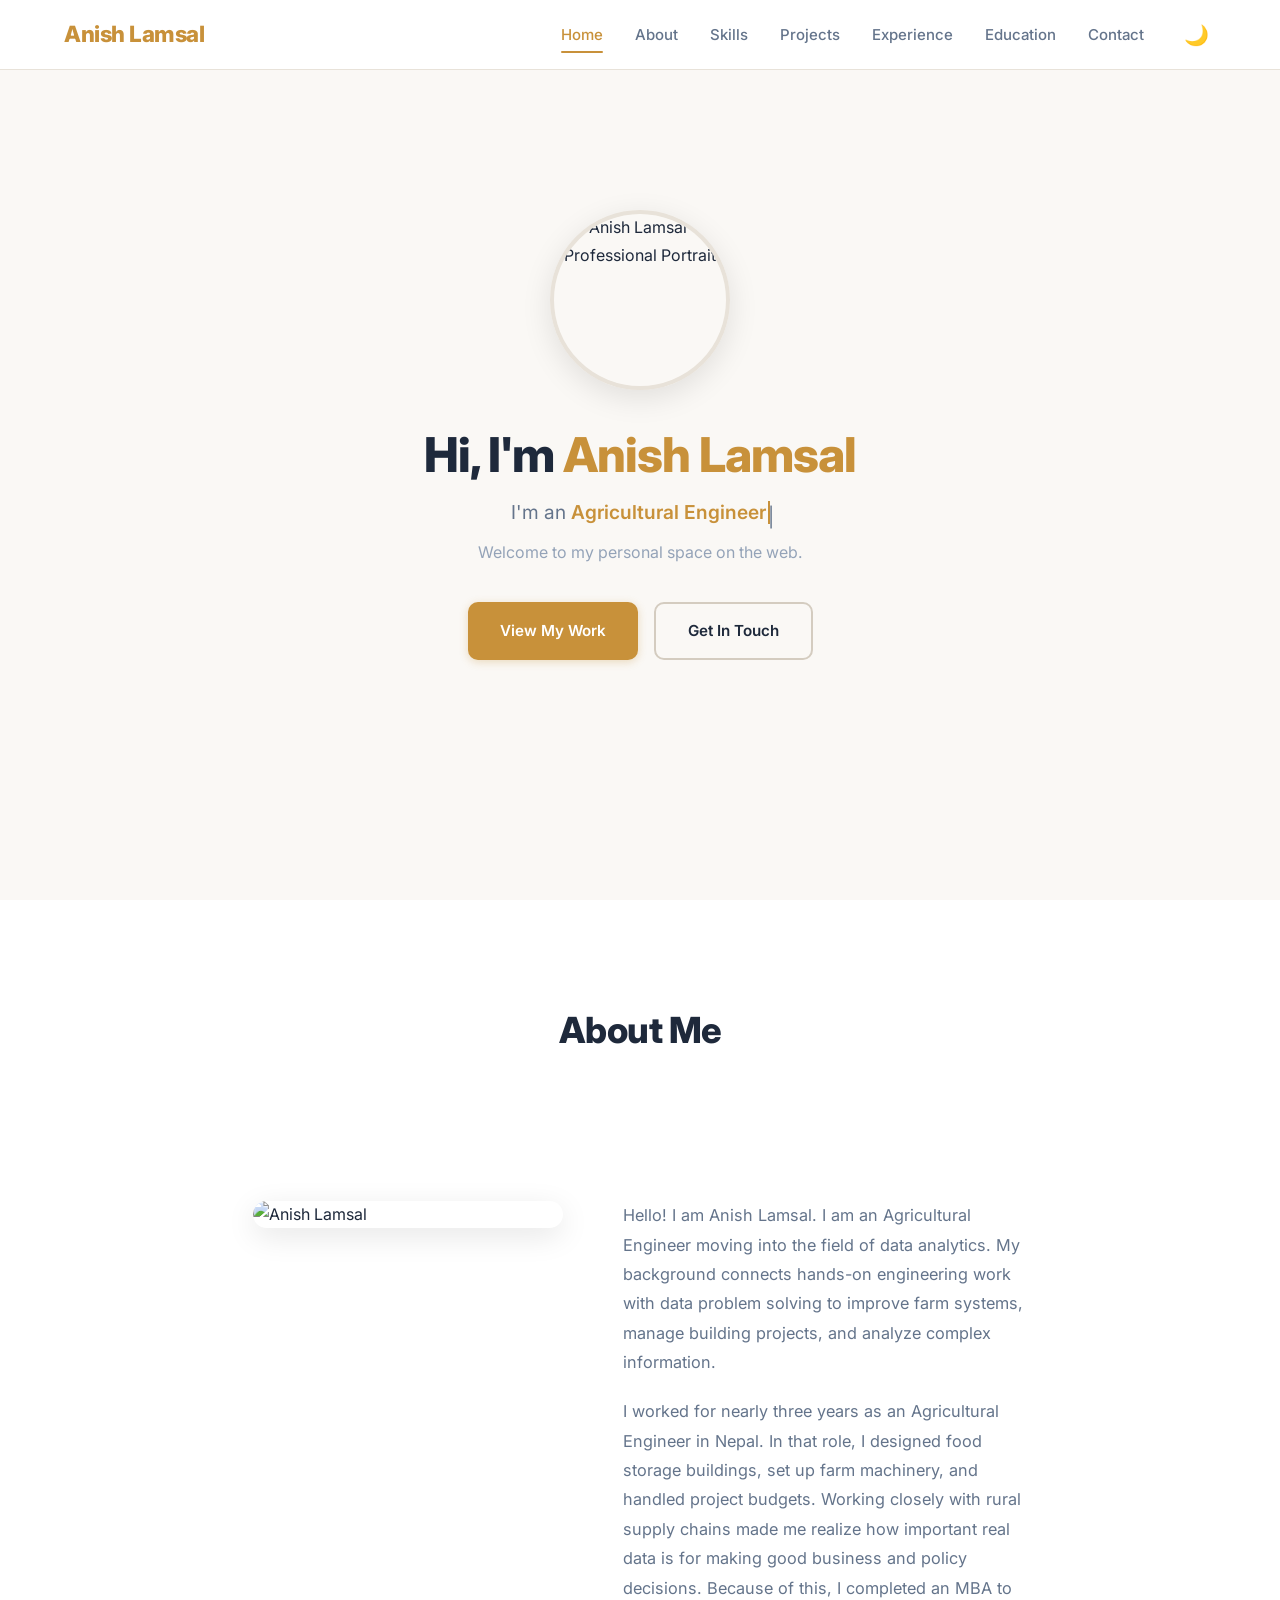
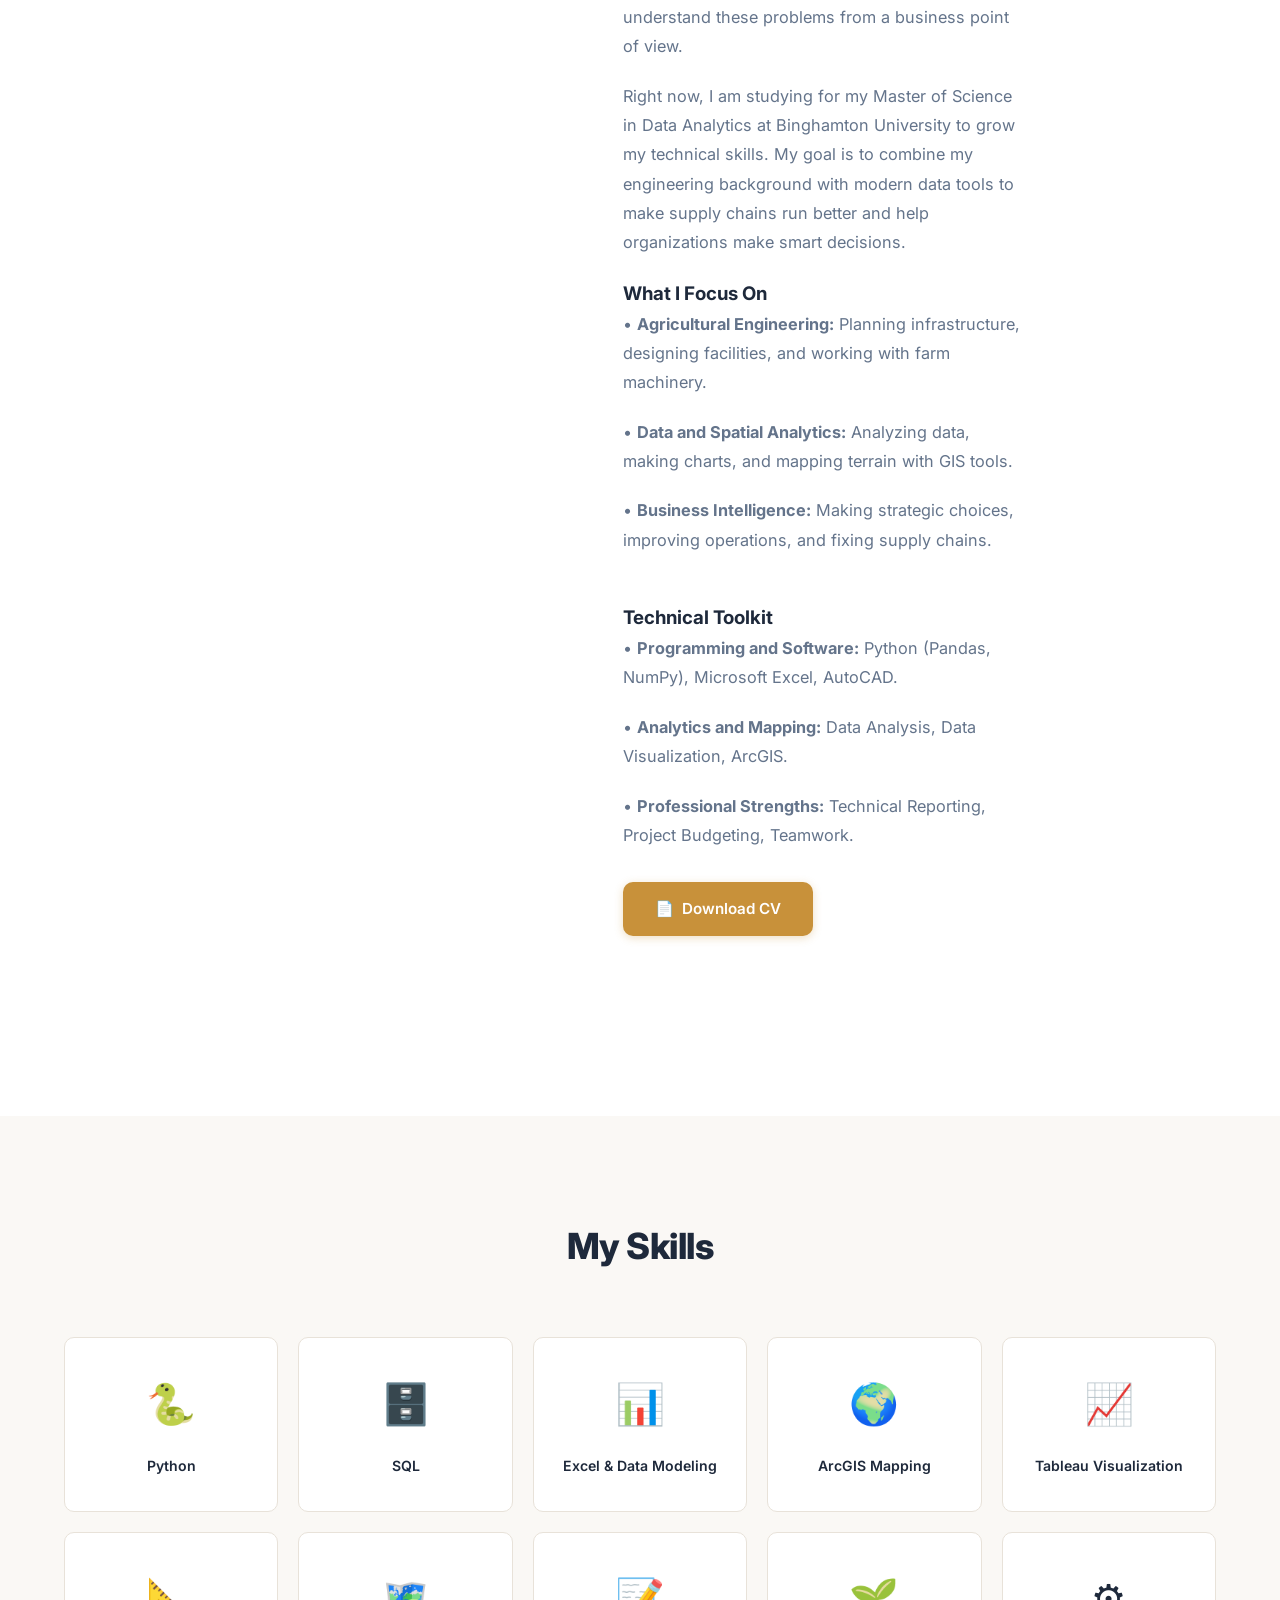
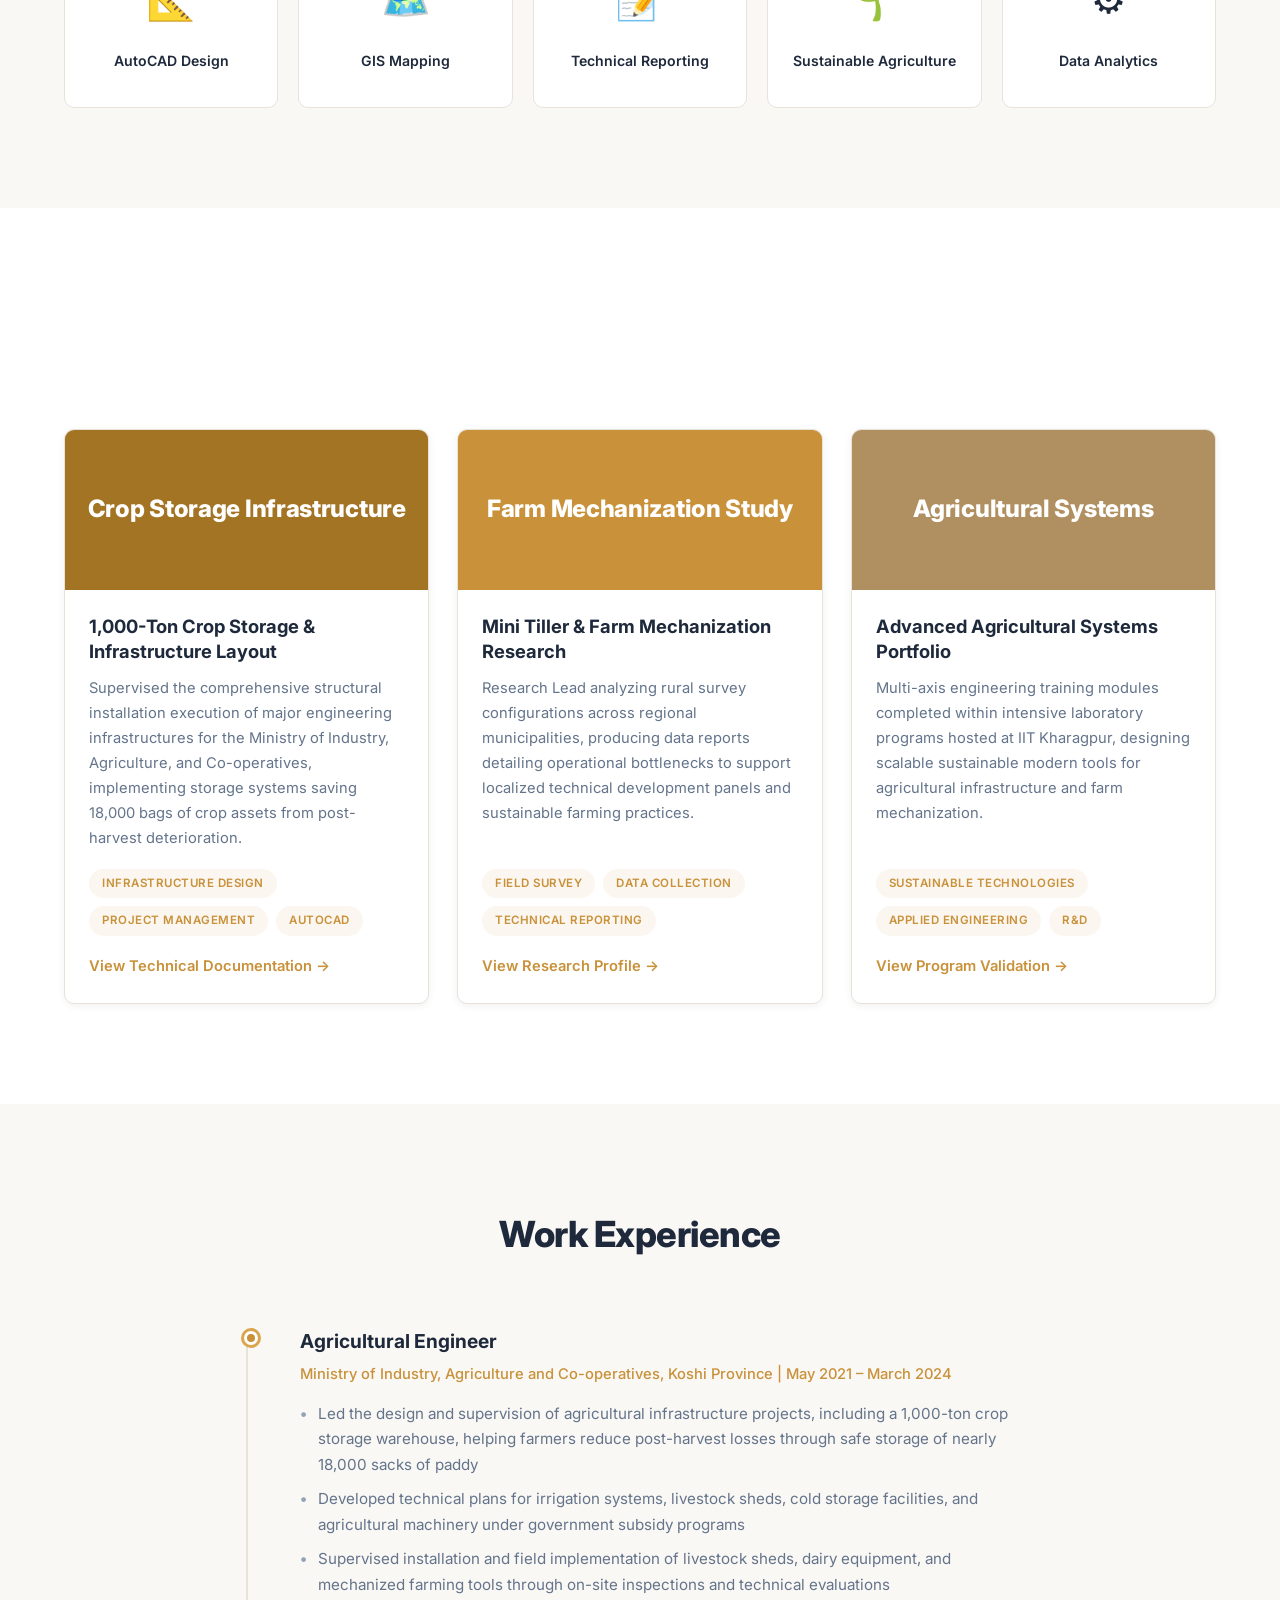
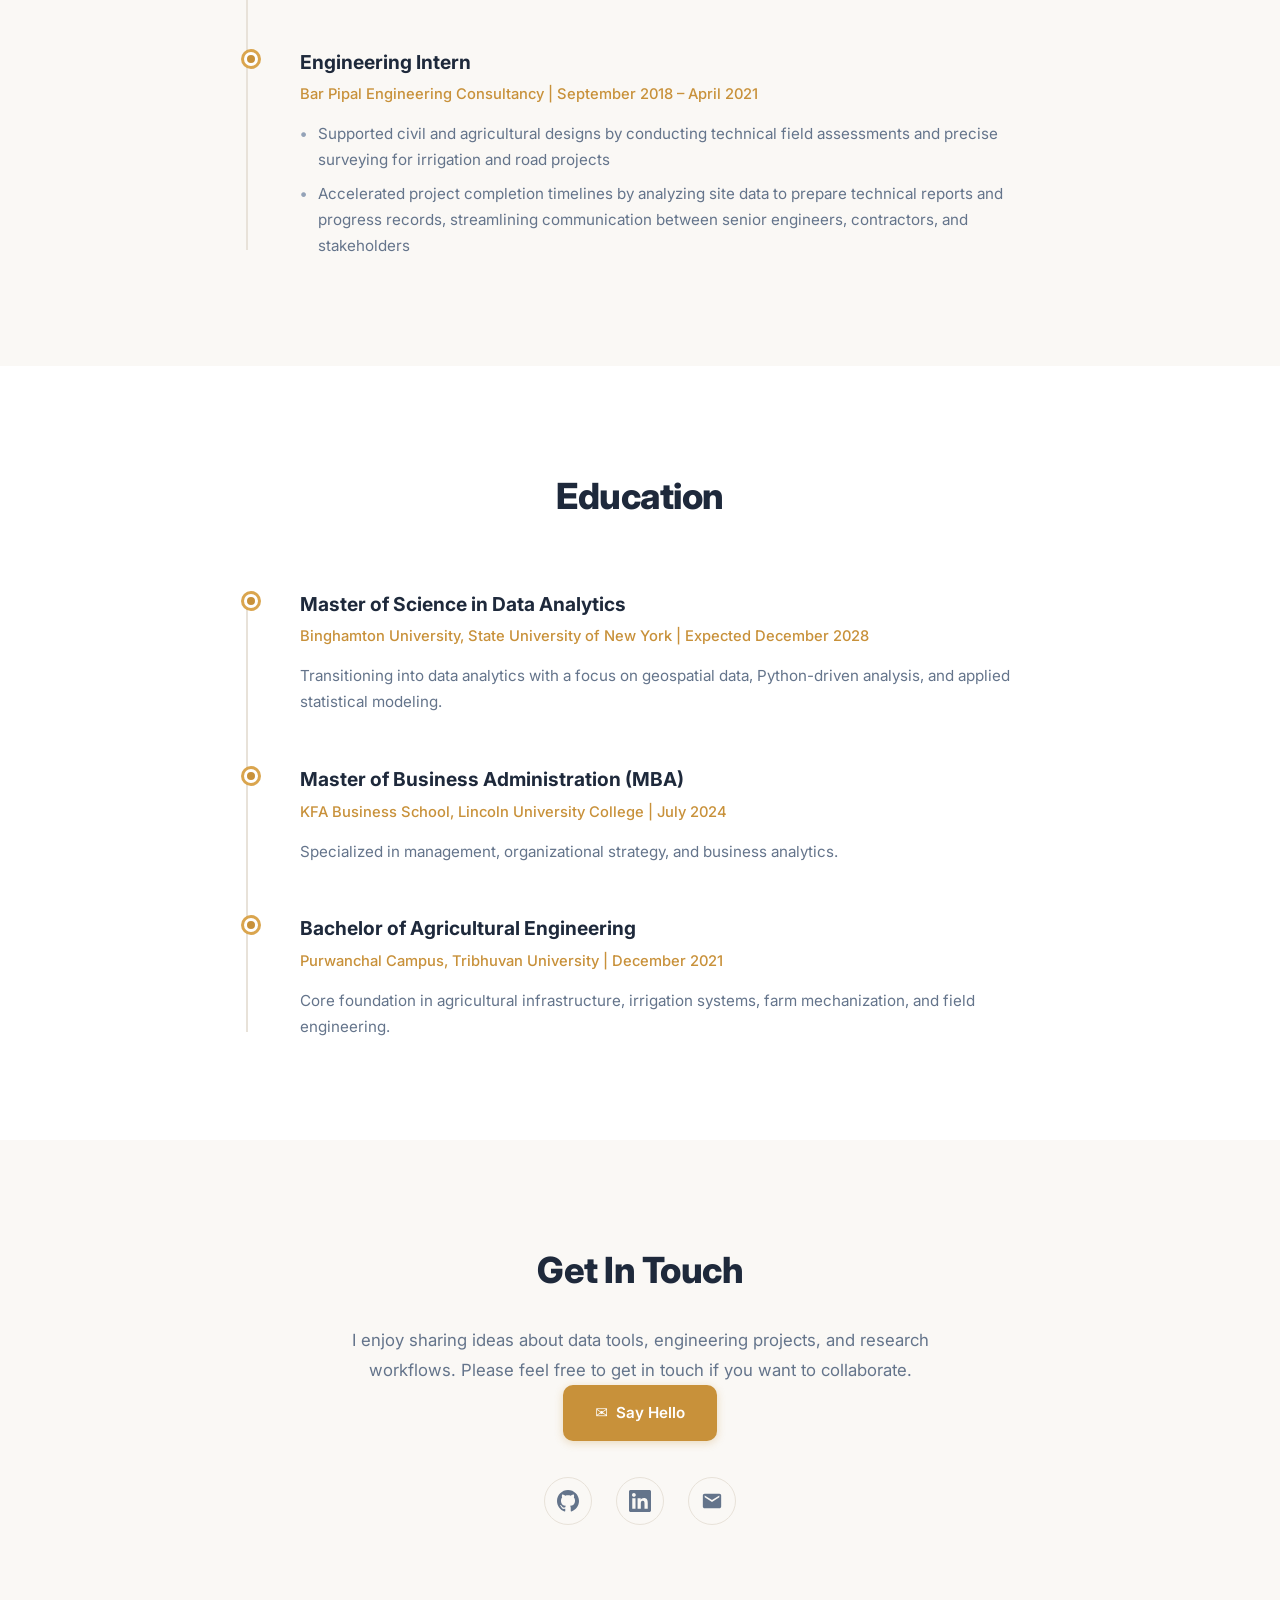
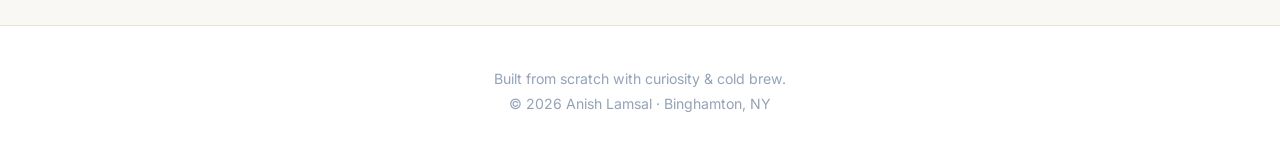
==== index.html @ 7a0b08bf "edit" ====
<!DOCTYPE html>
<html lang="en" data-theme="light">
<head>
  <!-- Primary Meta Tags -->
<title>Anish Lamsal | Data Analyst & GIS Enthusiast</title>
<meta name="description" content="Professional portfolio of Anish Lamsal, Data Analyst and GIS Enthusiast. Exploring data science, Python analytics, and geospatial modeling." />

<!-- Open Graph (For clean previews when sharing links) -->
<meta property="og:type" content="website" />
<meta property="og:url" content="https://anishlamsal.com.np/" />
<meta property="og:title" content="Anish Lamsal | Data Analyst & GIS Enthusiast" />
<meta property="og:description" content="Explore portfolio projects across data analytics, Python scripting, and geospatial applications." />
<meta property="og:image" content="https://anishlamsal.com.np/preview.png" />
<meta name="robots" content="index, follow" />
<link rel="canonical" href="https://anishlamsal.com.np/" />

<!-- Structured Data (JSON-LD) for Google Analytics Rich Snippets -->
<script type="application/ld+json">
{
  "@context": "https://schema.org",
  "@type": "Person",
  "name": "Anish Lamsal",
  "url": "https://anishlamsal.com.np",
  "jobTitle": "Data Analyst",
  "knowsAbout": ["Data Analytics", "Python", "GIS", "Geospatial Data", "Pandas", "NumPy"],
  "sameAs": [
    "https://github.com/your-github-anishlamsal26",
    "https://linkedin.com/in/your-anishlamsal"
  ]
}
</script>
  <meta charset="UTF-8">
  <meta name="viewport" content="width=device-width, initial-scale=1.0">
  <title>Anish Lamsal — Agricultural Engineer & Future Data Analyst</title>
  <meta name="description" content="Portfolio of Anish Lamsal — Agricultural Engineer transitioning into Data Analytics. M.S. Data Analytics candidate at Binghamton University">
  <meta name="keywords" content="Anish Lamsal, Agricultural Engineer, Data Analytics, Portfolio, Binghamton University, GIS, Python">
  <meta name="author" content="Anish Lamsal">

  <!-- Favicon (amber circle) -->
  <link rel="icon" href="data:image/svg+xml,<svg xmlns='http://www.w3.org/2000/svg' viewBox='0 0 100 100'><text y='.9em' font-size='90'>🌾</text></svg>">

  <!-- Stylesheet -->
  <link rel="stylesheet" href="styles.css">
</head>
<body>

  <!-- ========== NAVIGATION ========== -->
  <nav class="navbar" id="navbar">
    <div class="container">
      <a href="#home" class="nav-brand">Anish Lamsal</a>

      <div class="nav-links" id="navLinks">
        <a href="#home" class="active">Home</a>
        <a href="#about">About</a>
        <a href="#skills">Skills</a>
        <a href="#projects">Projects</a>
        <a href="#experience">Experience</a>
        <a href="#education">Education</a>
        <a href="#contact">Contact</a>
        <button class="theme-toggle" id="themeToggle" aria-label="Toggle dark mode">
          <span id="themeIcon">☀️</span>
        </button>
      </div>

      <button class="mobile-toggle" id="mobileToggle" aria-label="Toggle navigation menu">
        <span></span>
        <span></span>
        <span></span>
      </button>
    </div>
  </nav>

  <!-- Mobile overlay -->
  <div class="nav-overlay" id="navOverlay"></div>

  <!-- ========== HERO SECTION ========== -->
  <section class="hero section" id="home">
    <div class="hero-content">
      <img
        src="assets/profile.jpeg"
        alt="Anish Lamsal — Professional Portrait"
        class="hero-avatar"
        loading ="lazy"
      >
      <h1 class="hero-greeting">
        Hi, I'm <span class="highlight">Anish Lamsal</span>
      </h1>
      <p class="hero-subtitle">
        I'm <span id="typewriterArticle">an</span> <span class="typewriter-text" id="typewriter"></span><span class="typewriter-cursor">|</span>
      </p>
      <p class="hero-tagline">Welcome to my personal space on the web.</p>
      <div class="hero-ctas">
        <a href="#projects" class="btn btn-primary">View My Work</a>
        <a href="#contact" class="btn btn-secondary">Get In Touch</a>
      </div>
    </div>
  </section>

  <!-- ========== ABOUT SECTION ========== -->
  <section class="section" id="about">
    <div class="container">
      <h2 class="section-title fade-in">About Me</h2>
      <div class="about-grid fade-in" style="display: flex; align-items: center;">
        <div class="about-grid fade-in">
    <div class="about-image">
        <img src="assets/profile1.jpeg" alt="Anish Lamsal" loading="lazy">
    </div>
        <div class="about-text">
         <p>Hello! I am Anish Lamsal. I am an Agricultural Engineer moving into the field of data analytics. My background connects hands-on engineering work with data problem solving to improve farm systems, manage building projects, and analyze complex information.</p>

<p>I worked for nearly three years as an Agricultural Engineer in Nepal. In that role, I designed food storage buildings, set up farm machinery, and handled project budgets. Working closely with rural supply chains made me realize how important real data is for making good business and policy decisions. Because of this, I completed an MBA to understand these problems from a business point of view.</p>

<p>Right now, I am studying for my Master of Science in Data Analytics at Binghamton University to grow my technical skills. My goal is to combine my engineering background with modern data tools to make supply chains run better and help organizations make smart decisions.</p>

<h3>What I Focus On</h3>
<p>• <strong>Agricultural Engineering:</strong> Planning infrastructure, designing facilities, and working with farm machinery.</p>
<p>• <strong>Data and Spatial Analytics:</strong> Analyzing data, making charts, and mapping terrain with GIS tools.</p>
<p>• <strong>Business Intelligence:</strong> Making strategic choices, improving operations, and fixing supply chains.</p>

<br>

<h3>Technical Toolkit</h3>
<p>• <strong>Programming and Software:</strong> Python (Pandas, NumPy), Microsoft Excel, AutoCAD.</p>
<p>• <strong>Analytics and Mapping:</strong> Data Analysis, Data Visualization, ArcGIS.</p>
<p>• <strong>Professional Strengths:</strong> Technical Reporting, Project Budgeting, Teamwork.</p>
          <a href="assets/Anish_Lamsal_Resume.pdf" class="btn btn-primary" download>
            <span>📄</span> Download CV
          </a>
        </div>
      </div>
    </div>
  </section>

  <!-- ========== SKILLS SECTION ========== -->
  <section class="section section-alt" id="skills">
    <div class="container">
      <h2 class="section-title fade-in">My Skills</h2>
      <div class="skills-grid fade-in-children">

        <div class="skill-card">
          <span class="skill-icon">🐍</span>
          <span class="skill-name">Python</span>
        </div>

        <div class="skill-card">
          <span class="skill-icon">🗄️</span>
          <span class="skill-name">SQL</span>
        </div>

        <div class="skill-card">
          <span class="skill-icon">📊</span>
          <span class="skill-name">Excel & Data Modeling</span>
        </div>

        <div class="skill-card">
          <span class="skill-icon">🌍</span>
          <span class="skill-name">ArcGIS Mapping</span>
        </div>

        <div class="skill-card">
          <span class="skill-icon">📈</span>
          <span class="skill-name">Tableau Visualization</span>
        </div>

        <div class="skill-card">
          <span class="skill-icon">📐</span>
          <span class="skill-name">AutoCAD Design</span>
        </div>

        <div class="skill-card">
          <span class="skill-icon">🗺️</span>
          <span class="skill-name">GIS Mapping</span>
        </div>

        <div class="skill-card">
          <span class="skill-icon">📝</span>
          <span class="skill-name">Technical Reporting</span>
        </div>

        <div class="skill-card">
          <span class="skill-icon">🌱</span>
          <span class="skill-name">Sustainable Agriculture</span>
        </div>

        <div class="skill-card">
          <span class="skill-icon">⚙️</span>
          <span class="skill-name">Data Analytics</span>
        </div>

      </div>
    </div>
  </section>

  <!-- ========== PROJECTS SECTION ========== -->
  <section class="section" id="projects">
    <div class="container">
      <h2 class="section-title fade-in">My Projects</h2>
      <div class="projects-grid fade-in-children">

        <!-- Project 1 -->
        <div class="project-card">
          <div class="project-banner project-banner-1">
            Crop Storage Infrastructure
          </div>
          <div class="project-body">
            <h3 class="project-title">1,000-Ton Crop Storage & Infrastructure Layout</h3>
            <p class="project-desc">
              Supervised the comprehensive structural installation execution of major engineering infrastructures for the Ministry of Industry, Agriculture, and Co-operatives, implementing storage systems saving 18,000 bags of crop assets from post-harvest deterioration.
            </p>
            <div class="project-tags">
              <span class="tag">Infrastructure Design</span>
              <span class="tag">Project Management</span>
              <span class="tag">AutoCAD</span>
            </div>
            <a href="#contact" class="project-link">View Technical Documentation →</a>
          </div>
        </div>

        <!-- Project 2 -->
        <div class="project-card">
          <div class="project-banner project-banner-2">
            Farm Mechanization Study
          </div>
          <div class="project-body">
            <h3 class="project-title">Mini Tiller & Farm Mechanization Research</h3>
            <p class="project-desc">
              Research Lead analyzing rural survey configurations across regional municipalities, producing data reports detailing operational bottlenecks to support localized technical development panels and sustainable farming practices.
            </p>
            <div class="project-tags">
              <span class="tag">Field Survey</span>
              <span class="tag">Data Collection</span>
              <span class="tag">Technical Reporting</span>
            </div>
            <a href="#contact" class="project-link">View Research Profile →</a>
          </div>
        </div>

        <!-- Project 3 -->
        <div class="project-card">
          <div class="project-banner project-banner-3">
            Agricultural Systems
          </div>
          <div class="project-body">
            <h3 class="project-title">Advanced Agricultural Systems Portfolio</h3>
            <p class="project-desc">
              Multi-axis engineering training modules completed within intensive laboratory programs hosted at IIT Kharagpur, designing scalable sustainable modern tools for agricultural infrastructure and farm mechanization.
            </p>
            <div class="project-tags">
              <span class="tag">Sustainable Technologies</span>
              <span class="tag">Applied Engineering</span>
              <span class="tag">R&D</span>
            </div>
            <a href="#contact" class="project-link">View Program Validation →</a>
          </div>
        </div>

      </div>
    </div>
  </section>

  <!-- ========== EXPERIENCE SECTION ========== -->
  <section class="section section-alt" id="experience">
    <div class="container">
      <h2 class="section-title fade-in">Work Experience</h2>
      <div class="timeline fade-in">

        <!-- Experience 1 -->
        <div class="timeline-item">
          <div class="timeline-dot"></div>
          <h3 class="timeline-role">Agricultural Engineer</h3>
          <p class="timeline-meta">Ministry of Industry, Agriculture and Co-operatives, Koshi Province | May 2021 – March 2024</p>
          <ul class="timeline-details">
            <li>Led the design and supervision of agricultural infrastructure projects, including a 1,000-ton crop storage warehouse, helping farmers reduce post-harvest losses through safe storage of nearly 18,000 sacks of paddy</li>
            <li>Developed technical plans for irrigation systems, livestock sheds, cold storage facilities, and agricultural machinery under government subsidy programs</li>
            <li>Supervised installation and field implementation of livestock sheds, dairy equipment, and mechanized farming tools through on-site inspections and technical evaluations</li>
          </ul>
        </div>

        <!-- Experience 2 -->
        <div class="timeline-item">
          <div class="timeline-dot"></div>
          <h3 class="timeline-role">Engineering Intern</h3>
          <p class="timeline-meta">Bar Pipal Engineering Consultancy | September 2018 – April 2021</p>
          <ul class="timeline-details">
            <li>Supported civil and agricultural designs by conducting technical field assessments and precise surveying for irrigation and road projects</li>
            <li>Accelerated project completion timelines by analyzing site data to prepare technical reports and progress records, streamlining communication between senior engineers, contractors, and stakeholders</li>
          </ul>
        </div>

      </div>
    </div>
  </section>

  <!-- ========== EDUCATION SECTION ========== -->
  <section class="section" id="education">
    <div class="container">
      <h2 class="section-title fade-in">Education</h2>
      <div class="timeline fade-in">

        <!-- Education 1 -->
        <div class="timeline-item">
          <div class="timeline-dot"></div>
          <h3 class="timeline-role">Master of Science in Data Analytics</h3>
          <p class="timeline-meta">Binghamton University, State University of New York | Expected December 2028</p>
          <p class="timeline-note">Transitioning into data analytics with a focus on geospatial data, Python-driven analysis, and applied statistical modeling.</p>
        </div>

        <!-- Education 2 -->
        <div class="timeline-item">
          <div class="timeline-dot"></div>
          <h3 class="timeline-role">Master of Business Administration (MBA)</h3>
          <p class="timeline-meta">KFA Business School, Lincoln University College | July 2024</p>
          <p class="timeline-note">Specialized in management, organizational strategy, and business analytics.</p>
        </div>

        <!-- Education 3 -->
        <div class="timeline-item">
          <div class="timeline-dot"></div>
          <h3 class="timeline-role">Bachelor of Agricultural Engineering</h3>
          <p class="timeline-meta">Purwanchal Campus, Tribhuvan University | December 2021</p>
          <p class="timeline-note">Core foundation in agricultural infrastructure, irrigation systems, farm mechanization, and field engineering.</p>
        </div>

      </div>
    </div>
  </section>

  <!-- ========== CONTACT SECTION ========== -->
  <section class="section section-alt" id="contact">
    <div class="container">
      <div class="contact-content fade-in">
        <h2 class="section-title">Get In Touch</h2>
        <p class="contact-text">
          I enjoy sharing ideas about data tools, engineering projects, and research workflows. Please feel free to get in touch if you want to collaborate.
        <a href="mailto:alamsal@binghamton.edu" class="btn btn-primary">
          <span>✉️</span> Say Hello
        </a>
        <div class="social-icons">
          <!-- GitHub -->
          <a href="https://github.com/alamsal26" class="social-icon" target="_blank" rel="noopener noreferrer" aria-label="GitHub">
            <svg width="22" height="22" viewBox="0 0 24 24" fill="currentColor">
              <path d="M12 0c-6.626 0-12 5.373-12 12 0 5.302 3.438 9.8 8.207 11.387.599.111.793-.261.793-.577v-2.234c-3.338.726-4.033-1.416-4.033-1.416-.546-1.387-1.333-1.756-1.333-1.756-1.089-.745.083-.729.083-.729 1.205.084 1.839 1.237 1.839 1.237 1.07 1.834 2.807 1.304 3.492.997.107-.775.418-1.305.762-1.604-2.665-.305-5.467-1.334-5.467-5.931 0-1.311.469-2.381 1.236-3.221-.124-.303-.535-1.524.117-3.176 0 0 1.008-.322 3.301 1.23.957-.266 1.983-.399 3.003-.404 1.02.005 2.047.138 3.006.404 2.291-1.552 3.297-1.23 3.297-1.23.653 1.653.242 2.874.118 3.176.77.84 1.235 1.911 1.235 3.221 0 4.609-2.807 5.624-5.479 5.921.43.372.823 1.102.823 2.222v3.293c0 .319.192.694.801.576 4.765-1.589 8.199-6.086 8.199-11.386 0-6.627-5.373-12-12-12z"/>
            </svg>
          </a>
          <!-- LinkedIn -->
          <a href="https://linkedin.com/in/anishlamsal" class="social-icon" target="_blank" rel="noopener noreferrer" aria-label="LinkedIn">
            <svg width="22" height="22" viewBox="0 0 24 24" fill="currentColor">
              <path d="M20.447 20.452h-3.554v-5.569c0-1.328-.027-3.037-1.852-3.037-1.853 0-2.136 1.445-2.136 2.939v5.667H9.351V9h3.414v1.561h.046c.477-.9 1.637-1.85 3.37-1.85 3.601 0 4.267 2.37 4.267 5.455v6.286zM5.337 7.433c-1.144 0-2.063-.926-2.063-2.065 0-1.138.92-2.063 2.063-2.063 1.14 0 2.064.925 2.064 2.063 0 1.139-.925 2.065-2.064 2.065zm1.782 13.019H3.555V9h3.564v11.452zM22.225 0H1.771C.792 0 0 .774 0 1.729v20.542C0 23.227.792 24 1.771 24h20.451C23.2 24 24 23.227 24 22.271V1.729C24 .774 23.2 0 22.222 0h.003z"/>
            </svg>
          </a>
          <!-- Email -->
          <a href="mailto:alamsal@binghamton.edu" class="social-icon" aria-label="Email">
            <svg width="22" height="22" viewBox="0 0 24 24" fill="currentColor">
              <path d="M20 4H4c-1.1 0-1.99.9-1.99 2L2 18c0 1.1.9 2 2 2h16c1.1 0 2-.9 2-2V6c0-1.1-.9-2-2-2zm0 4l-8 5-8-5V6l8 5 8-5v2z"/>
            </svg>
          </a>
        </div>
      </div>
    </div>
  </section>

  <!-- ========== FOOTER ========== -->
  <footer class="footer">
    <div class="container">
      <p>Built from scratch with curiosity & cold brew.</p>
      <p>&copy; 2026 Anish Lamsal &middot; Binghamton, NY</p>
    </div>
  </footer>

  <!-- ========== SCROLL TO TOP ========== -->
  <button class="scroll-top" id="scrollTop" aria-label="Scroll to top">↑</button>

  <!-- JavaScript -->
  <script src="script.js"></script>
</body>
</html>
---- styles.css ----
/* ============================================================
   ANISH LAMSAL — PORTFOLIO DESIGN SYSTEM
   Warm Amber/Gold palette · Clean minimal aesthetic
   ============================================================ */

/* --- Google Fonts Import --- */
@import url('https://fonts.googleapis.com/css2?family=Inter:wght@300;400;500;600;700;800;900&display=swap');

/* --- Design Tokens (Light Theme) --- */
:root {
  /* Primary Palette — Warm Amber/Gold */
  --primary: #c8913a;
  --primary-light: #daa54e;
  --primary-dark: #a37424;
  --primary-subtle: #f5ead6;
  --primary-ghost: rgba(200, 145, 58, 0.08);

  /* Deep Accent */
  --accent-deep: #7a5c1f;
  --accent-rich: #5c4316;

  /* Surfaces */
  --bg-primary: #ffffff;
  --bg-secondary: #faf8f5;
  --bg-tertiary: #f3efe8;
  --bg-card: #ffffff;
  --bg-nav: rgba(255, 255, 255, 0.92);

  /* Typography */
  --text-primary: #1e293b;
  --text-secondary: #64748b;
  --text-tertiary: #94a3b8;
  --text-inverse: #ffffff;

  /* Borders & Shadows */
  --border-light: #e8e2d9;
  --border-medium: #d4ccc0;
  --shadow-sm: 0 1px 3px rgba(0, 0, 0, 0.06);
  --shadow-md: 0 4px 12px rgba(0, 0, 0, 0.08);
  --shadow-lg: 0 8px 30px rgba(0, 0, 0, 0.1);
  --shadow-card: 0 2px 8px rgba(0, 0, 0, 0.06);
  --shadow-card-hover: 0 8px 25px rgba(0, 0, 0, 0.12);

  /* Project Card Banners */
  --banner-1: #a37424;
  --banner-2: #c8913a;
  --banner-3: #b09060;

  /* Spacing */
  --section-py: 100px;
  --container-max: 1200px;
  --nav-height: 70px;

  /* Transitions */
  --transition-fast: 200ms ease;
  --transition-medium: 350ms ease;

  /* Radius */
  --radius-sm: 6px;
  --radius-md: 10px;
  --radius-lg: 16px;
  --radius-full: 9999px;
}

/* --- Dark Theme --- */
[data-theme="dark"] {
  --primary: #daa54e;
  --primary-light: #e8bc6e;
  --primary-dark: #c8913a;
  --primary-subtle: #2a2418;
  --primary-ghost: rgba(218, 165, 78, 0.1);

  --accent-deep: #daa54e;
  --accent-rich: #c8913a;

  --bg-primary: #0f1117;
  --bg-secondary: #161922;
  --bg-tertiary: #1c2030;
  --bg-card: #1a1e2b;
  --bg-nav: rgba(15, 17, 23, 0.92);

  --text-primary: #e8e6e3;
  --text-secondary: #9ca3b4;
  --text-tertiary: #6b7280;
  --text-inverse: #0f1117;

  --border-light: #2a2e3b;
  --border-medium: #3a3f4e;
  --shadow-sm: 0 1px 3px rgba(0, 0, 0, 0.2);
  --shadow-md: 0 4px 12px rgba(0, 0, 0, 0.3);
  --shadow-lg: 0 8px 30px rgba(0, 0, 0, 0.4);
  --shadow-card: 0 2px 8px rgba(0, 0, 0, 0.2);
  --shadow-card-hover: 0 8px 25px rgba(0, 0, 0, 0.35);

  --banner-1: #7a5c1f;
  --banner-2: #a37424;
  --banner-3: #8b7a55;
}

/* ============================================================
   RESET & BASE
   ============================================================ */
*,
*::before,
*::after {
  margin: 0;
  padding: 0;
  box-sizing: border-box;
}

html {
  scroll-behavior: smooth;
  scroll-padding-top: var(--nav-height);
}

body {
  font-family: 'Inter', system-ui, -apple-system, 'Helvetica Neue', sans-serif;
  background-color: var(--bg-primary);
  color: var(--text-primary);
  line-height: 1.7;
  font-size: 16px;
  -webkit-font-smoothing: antialiased;
  -moz-osx-font-smoothing: grayscale;
  transition: background-color var(--transition-medium), color var(--transition-medium);
}

a {
  color: var(--primary);
  text-decoration: none;
  transition: color var(--transition-fast);
}

a:hover {
  color: var(--primary-dark);
}

img {
  max-width: 100%;
  display: block;
}

ul, ol {
  list-style: none;
}

button {
  font-family: inherit;
  cursor: pointer;
  border: none;
  background: none;
}

::selection {
  background: var(--primary);
  color: var(--text-inverse);
}

/* ============================================================
   CONTAINER
   ============================================================ */
.container {
  max-width: var(--container-max);
  margin: 0 auto;
  padding: 0 24px;
}

/* ============================================================
   NAVIGATION
   ============================================================ */
.navbar {
  position: fixed;
  top: 0;
  left: 0;
  right: 0;
  height: var(--nav-height);
  background: var(--bg-nav);
  backdrop-filter: blur(16px);
  -webkit-backdrop-filter: blur(16px);
  border-bottom: 1px solid var(--border-light);
  z-index: 1000;
  transition: background-color var(--transition-medium), border-color var(--transition-medium);
}

.navbar .container {
  display: flex;
  align-items: center;
  justify-content: space-between;
  height: 100%;
}

.nav-brand {
  font-size: 1.4rem;
  font-weight: 800;
  color: var(--primary);
  letter-spacing: -0.5px;
}

.nav-links {
  display: flex;
  align-items: center;
  gap: 32px;
}

.nav-links a {
  font-size: 0.938rem;
  font-weight: 500;
  color: var(--text-secondary);
  position: relative;
  padding: 4px 0;
  transition: color var(--transition-fast);
}

.nav-links a::after {
  content: '';
  position: absolute;
  bottom: -2px;
  left: 0;
  width: 0;
  height: 2px;
  background: var(--primary);
  border-radius: 2px;
  transition: width var(--transition-fast);
}

.nav-links a:hover,
.nav-links a.active {
  color: var(--primary);
}

.nav-links a.active::after,
.nav-links a:hover::after {
  width: 100%;
}

.theme-toggle {
  width: 40px;
  height: 40px;
  display: flex;
  align-items: center;
  justify-content: center;
  border-radius: var(--radius-full);
  color: var(--text-secondary);
  font-size: 1.25rem;
  transition: background var(--transition-fast), color var(--transition-fast);
}

.theme-toggle:hover {
  background: var(--primary-ghost);
  color: var(--primary);
}

/* Mobile Menu Toggle */
.mobile-toggle {
  display: none;
  flex-direction: column;
  gap: 5px;
  padding: 8px;
  z-index: 1001;
}

.mobile-toggle span {
  width: 24px;
  height: 2.5px;
  background: var(--text-primary);
  border-radius: 2px;
  transition: all var(--transition-fast);
}

.mobile-toggle.active span:nth-child(1) {
  transform: rotate(45deg) translate(5px, 5px);
}
.mobile-toggle.active span:nth-child(2) {
  opacity: 0;
}
.mobile-toggle.active span:nth-child(3) {
  transform: rotate(-45deg) translate(5px, -5px);
}

/* ============================================================
   SECTION COMMON
   ============================================================ */
.section {
  padding: var(--section-py) 0;
}

.section-alt {
  background-color: var(--bg-secondary);
}

.section-title {
  font-size: 2.25rem;
  font-weight: 800;
  text-align: center;
  margin-bottom: 60px;
  color: var(--text-primary);
  letter-spacing: -0.5px;
}

/* ============================================================
   HERO SECTION
   ============================================================ */
.hero {
  min-height: 100vh;
  display: flex;
  align-items: center;
  justify-content: center;
  text-align: center;
  padding-top: var(--nav-height);
  background: var(--bg-secondary);
}

.hero-content {
  max-width: 700px;
}

.hero-avatar {
  width: 180px;
  height: 180px;
  border-radius: 50%;
  object-fit: cover;
  margin: 0 auto 36px;
  border: 4px solid var(--border-light);
  box-shadow: var(--shadow-lg);
  transition: border-color var(--transition-medium), transform var(--transition-medium);
}

.hero-avatar:hover {
  border-color: var(--primary-light);
  transform: scale(1.03);
}

.hero-greeting {
  font-size: 3rem;
  font-weight: 800;
  line-height: 1.2;
  margin-bottom: 12px;
  letter-spacing: -1px;
}

.hero-greeting .highlight {
  color: var(--primary);
}

.hero-subtitle {
  font-size: 1.2rem;
  color: var(--text-secondary);
  margin-bottom: 8px;
  min-height: 1.8em;
}

.hero-subtitle .typewriter-text {
  color: var(--primary);
  font-weight: 600;
}

.hero-subtitle .typewriter-cursor {
  display: inline-block;
  width: 2px;
  height: 1.2em;
  background: var(--primary);
  margin-left: 2px;
  vertical-align: text-bottom;
  animation: blink 1s step-end infinite;
}

@keyframes blink {
  50% { opacity: 0; }
}

.hero-tagline {
  font-size: 1rem;
  color: var(--text-tertiary);
  margin-bottom: 36px;
}

.hero-ctas {
  display: flex;
  gap: 16px;
  justify-content: center;
  flex-wrap: wrap;
}

/* ============================================================
   BUTTONS
   ============================================================ */
.btn {
  display: inline-flex;
  align-items: center;
  gap: 8px;
  padding: 14px 32px;
  font-size: 0.95rem;
  font-weight: 600;
  border-radius: var(--radius-md);
  transition: all var(--transition-fast);
  cursor: pointer;
}

.btn-primary {
  background: var(--primary);
  color: var(--text-inverse);
  box-shadow: 0 2px 8px rgba(200, 145, 58, 0.3);
}

.btn-primary:hover {
  background: var(--primary-dark);
  color: var(--text-inverse);
  transform: translateY(-2px);
  box-shadow: 0 4px 16px rgba(200, 145, 58, 0.4);
}

.btn-secondary {
  background: transparent;
  color: var(--text-primary);
  border: 2px solid var(--border-medium);
}

.btn-secondary:hover {
  border-color: var(--primary);
  color: var(--primary);
  transform: translateY(-2px);
}

/* ============================================================
   ABOUT SECTION
   ============================================================ */
.about-grid {
  display: grid;
  grid-template-columns: 1fr 1.3fr;
  gap: 60px;
  align-items: center;
}

.about-image {
  border-radius: var(--radius-lg);
  overflow: hidden;
  box-shadow: var(--shadow-lg);
}

.about-image img {
  width: 100%;
  height: auto;
  object-fit: cover;
  transition: transform var(--transition-medium);
}

.about-image:hover img {
  transform: scale(1.02);
}

.about-text p {
  color: var(--text-secondary);
  margin-bottom: 20px;
  font-size: 1.02rem;
  line-height: 1.8;
}

.about-text .btn {
  margin-top: 12px;
}

/* ============================================================
   SKILLS SECTION
   ============================================================ */
.skills-grid {
  display: grid;
  grid-template-columns: repeat(5, 1fr);
  gap: 20px;
}

.skill-card {
  background: var(--bg-card);
  border: 1px solid var(--border-light);
  border-radius: var(--radius-md);
  padding: 32px 16px;
  text-align: center;
  transition: all var(--transition-fast);
  cursor: default;
}

.skill-card:hover {
  transform: translateY(-4px);
  box-shadow: var(--shadow-card-hover);
  border-color: var(--primary-light);
}

.skill-icon {
  font-size: 2.5rem;
  margin-bottom: 14px;
  display: block;
}

.skill-name {
  font-size: 0.88rem;
  font-weight: 600;
  color: var(--text-primary);
  line-height: 1.3;
}

/* ============================================================
   PROJECTS SECTION
   ============================================================ */
.projects-grid {
  display: grid;
  grid-template-columns: repeat(3, 1fr);
  gap: 28px;
}

.project-card {
  background: var(--bg-card);
  border-radius: var(--radius-md);
  overflow: hidden;
  border: 1px solid var(--border-light);
  box-shadow: var(--shadow-card);
  transition: all var(--transition-fast);
  display: flex;
  flex-direction: column;
}

.project-card:hover {
  transform: translateY(-5px);
  box-shadow: var(--shadow-card-hover);
}

.project-banner {
  height: 160px;
  display: flex;
  align-items: center;
  justify-content: center;
  color: #fff;
  font-size: 1.5rem;
  font-weight: 800;
  text-align: center;
  padding: 20px;
  letter-spacing: -0.3px;
}

.project-banner-1 { background: var(--banner-1); }
.project-banner-2 { background: var(--banner-2); }
.project-banner-3 { background: var(--banner-3); }

.project-body {
  padding: 24px;
  flex: 1;
  display: flex;
  flex-direction: column;
}

.project-title {
  font-size: 1.15rem;
  font-weight: 700;
  margin-bottom: 12px;
  color: var(--text-primary);
  line-height: 1.35;
}

.project-desc {
  font-size: 0.92rem;
  color: var(--text-secondary);
  line-height: 1.7;
  margin-bottom: 18px;
  flex: 1;
}

.project-tags {
  display: flex;
  flex-wrap: wrap;
  gap: 8px;
  margin-bottom: 18px;
}

.tag {
  display: inline-block;
  padding: 4px 12px;
  font-size: 0.72rem;
  font-weight: 600;
  text-transform: uppercase;
  letter-spacing: 0.5px;
  color: var(--primary);
  background: var(--primary-ghost);
  border-radius: var(--radius-full);
  border: 1px solid transparent;
  transition: all var(--transition-fast);
}

.tag:hover {
  border-color: var(--primary-light);
}

.project-link {
  font-size: 0.92rem;
  font-weight: 600;
  color: var(--primary);
  display: inline-flex;
  align-items: center;
  gap: 4px;
}

.project-link:hover {
  color: var(--primary-dark);
  gap: 8px;
}

/* ============================================================
   TIMELINE (EXPERIENCE & EDUCATION)
   ============================================================ */
.timeline {
  max-width: 800px;
  margin: 0 auto;
  position: relative;
  padding-left: 32px;
}

.timeline::before {
  content: '';
  position: absolute;
  left: 6px;
  top: 8px;
  bottom: 8px;
  width: 2px;
  background: var(--border-light);
}

.timeline-item {
  position: relative;
  margin-bottom: 48px;
  padding-left: 28px;
}

.timeline-item:last-child {
  margin-bottom: 0;
}

.timeline-dot {
  position: absolute;
  left: -28px;
  top: 6px;
  width: 14px;
  height: 14px;
  border-radius: 50%;
  background: var(--primary);
  border: 3px solid var(--bg-primary);
  box-shadow: 0 0 0 3px var(--primary-light);
  z-index: 1;
  transition: background var(--transition-medium), box-shadow var(--transition-medium);
}

[data-theme="dark"] .timeline-dot {
  border-color: var(--bg-primary);
}

.timeline-role {
  font-size: 1.2rem;
  font-weight: 700;
  color: var(--text-primary);
  margin-bottom: 4px;
}

.timeline-meta {
  font-size: 0.92rem;
  color: var(--primary);
  margin-bottom: 14px;
  font-weight: 500;
}

.timeline-details {
  padding-left: 0;
}

.timeline-details li {
  position: relative;
  padding-left: 18px;
  font-size: 0.95rem;
  color: var(--text-secondary);
  margin-bottom: 8px;
  line-height: 1.7;
}

.timeline-details li::before {
  content: '•';
  position: absolute;
  left: 0;
  color: var(--text-tertiary);
  font-weight: 700;
}

.timeline-note {
  font-size: 0.95rem;
  color: var(--text-secondary);
  line-height: 1.7;
}

/* ============================================================
   CONTACT SECTION
   ============================================================ */
.contact-content {
  text-align: center;
  max-width: 600px;
  margin: 0 auto;
}

.contact-content .section-title {
  margin-bottom: 24px;
}

.contact-text {
  font-size: 1.05rem;
  color: var(--text-secondary);
  margin-bottom: 36px;
  line-height: 1.8;
}

.social-icons {
  display: flex;
  justify-content: center;
  gap: 24px;
  margin-top: 32px;
}

.social-icon {
  width: 48px;
  height: 48px;
  display: flex;
  align-items: center;
  justify-content: center;
  border-radius: var(--radius-full);
  color: var(--text-secondary);
  font-size: 1.4rem;
  transition: all var(--transition-fast);
  border: 1px solid var(--border-light);
}

.social-icon:hover {
  color: var(--primary);
  border-color: var(--primary);
  transform: translateY(-3px);
  box-shadow: var(--shadow-md);
}

/* ============================================================
   FOOTER
   ============================================================ */
.footer {
  background: var(--bg-primary);
  border-top: 1px solid var(--border-light);
  padding: 40px 0;
  text-align: center;
  transition: background-color var(--transition-medium), border-color var(--transition-medium);
}

.footer p {
  font-size: 0.88rem;
  color: var(--text-tertiary);
  line-height: 1.8;
}

.footer .heart {
  color: #e25555;
}

/* ============================================================
   SCROLL TO TOP
   ============================================================ */
.scroll-top {
  position: fixed;
  bottom: 32px;
  right: 32px;
  width: 48px;
  height: 48px;
  background: var(--primary);
  color: var(--text-inverse);
  border-radius: var(--radius-full);
  display: flex;
  align-items: center;
  justify-content: center;
  font-size: 1.3rem;
  box-shadow: var(--shadow-md);
  opacity: 0;
  visibility: hidden;
  transform: translateY(16px);
  transition: all var(--transition-fast);
  z-index: 999;
}

.scroll-top.visible {
  opacity: 1;
  visibility: visible;
  transform: translateY(0);
}

.scroll-top:hover {
  background: var(--primary-dark);
  transform: translateY(-3px);
  box-shadow: var(--shadow-lg);
}

/* ============================================================
   SCROLL ANIMATIONS
   ============================================================ */
.fade-in {
  opacity: 0;
  transform: translateY(30px);
  transition: opacity 0.6s ease, transform 0.6s ease;
}

.fade-in.visible {
  opacity: 1;
  transform: translateY(0);
}

/* stagger children */
.fade-in-children > * {
  opacity: 0;
  transform: translateY(20px);
  transition: opacity 0.5s ease, transform 0.5s ease;
}

.fade-in-children.visible > *:nth-child(1) { transition-delay: 0.05s; opacity: 1; transform: none; }
.fade-in-children.visible > *:nth-child(2) { transition-delay: 0.10s; opacity: 1; transform: none; }
.fade-in-children.visible > *:nth-child(3) { transition-delay: 0.15s; opacity: 1; transform: none; }
.fade-in-children.visible > *:nth-child(4) { transition-delay: 0.20s; opacity: 1; transform: none; }
.fade-in-children.visible > *:nth-child(5) { transition-delay: 0.25s; opacity: 1; transform: none; }
.fade-in-children.visible > *:nth-child(6) { transition-delay: 0.30s; opacity: 1; transform: none; }
.fade-in-children.visible > *:nth-child(7) { transition-delay: 0.35s; opacity: 1; transform: none; }
.fade-in-children.visible > *:nth-child(8) { transition-delay: 0.40s; opacity: 1; transform: none; }
.fade-in-children.visible > *:nth-child(9) { transition-delay: 0.45s; opacity: 1; transform: none; }
.fade-in-children.visible > *:nth-child(10) { transition-delay: 0.50s; opacity: 1; transform: none; }

/* ============================================================
   MINI PAGE MAP (right side thumbnail)
   ============================================================ */
/* Skipping the page map — not essential */

/* ============================================================
   RESPONSIVE — TABLET (≤ 900px)
   ============================================================ */
@media (max-width: 900px) {
  :root {
    --section-py: 72px;
  }

  .nav-links {
    position: fixed;
    top: 0;
    right: -100%;
    height: 100vh;
    width: 280px;
    background: var(--bg-primary);
    flex-direction: column;
    justify-content: center;
    gap: 28px;
    box-shadow: var(--shadow-lg);
    transition: right var(--transition-medium);
    z-index: 1000;
  }

  .nav-links.open {
    right: 0;
  }

  .nav-links a {
    font-size: 1.1rem;
  }

  .mobile-toggle {
    display: flex;
  }

  .skills-grid {
    grid-template-columns: repeat(3, 1fr);
  }

  .projects-grid {
    grid-template-columns: repeat(2, 1fr);
  }

  .about-grid {
    grid-template-columns: 1fr;
    gap: 36px;
    text-align: center;
  }

  .about-image {
    max-width: 360px;
    margin: 0 auto;
  }

  .hero-greeting {
    font-size: 2.4rem;
  }

  .section-title {
    font-size: 1.9rem;
    margin-bottom: 44px;
  }
}

/* ============================================================
   RESPONSIVE — MOBILE (≤ 600px)
   ============================================================ */
@media (max-width: 600px) {
  :root {
    --section-py: 56px;
    --nav-height: 60px;
  }

  .hero-avatar {
    width: 140px;
    height: 140px;
  }

  .hero-greeting {
    font-size: 1.9rem;
  }

  .hero-subtitle {
    font-size: 1.05rem;
  }

  .hero-ctas {
    flex-direction: column;
    align-items: center;
  }

  .btn {
    padding: 12px 28px;
    font-size: 0.9rem;
  }

  .skills-grid {
    grid-template-columns: repeat(2, 1fr);
    gap: 14px;
  }

  .skill-card {
    padding: 24px 12px;
  }

  .projects-grid {
    grid-template-columns: 1fr;
  }

  .about-grid {
    gap: 28px;
  }

  .about-image {
    max-width: 280px;
  }

  .section-title {
    font-size: 1.65rem;
    margin-bottom: 36px;
  }

  .timeline {
    padding-left: 24px;
  }

  .timeline-item {
    padding-left: 20px;
  }

  .timeline-dot {
    left: -22px;
    width: 12px;
    height: 12px;
  }

  .scroll-top {
    bottom: 20px;
    right: 20px;
    width: 42px;
    height: 42px;
  }
}

/* ============================================================
   OVERLAY (mobile nav background)
   ============================================================ */
.nav-overlay {
  position: fixed;
  inset: 0;
  background: rgba(0, 0, 0, 0.4);
  z-index: 999;
  opacity: 0;
  visibility: hidden;
  transition: all var(--transition-fast);
}

.nav-overlay.active {
  opacity: 1;
  visibility: visible;
}
/* ==========================================================================
   COMPLETE ABOUT ME SECTION RESCUE CODE (Desktop + Mobile)
   ========================================================================== */

/* --- Clean, Proportional Layout for Laptops/Desktops --- */
@media (min-width: 769px) {
    .about-grid {
        display: flex !important;
        flex-direction: row !important;
        justify-content: center !important;
        align-items: flex-start !important;
        max-width: 1100px !important;
        margin: 0 auto !important;
        padding: 40px 20px !important;
        gap: 60px !important; /* Perfect visual gap between picture and bio */
    }

    .about-image {
        flex: 1 !important;
        max-width: 400px !important; /* Keeps your city image crisp and well-sized */
        width: 100% !important;
    }

    .about-image img {
        width: 100% !important;
        height: auto !important;
        border-radius: 12px !important;
        box-shadow: 0 8px 24px rgba(0,0,0,0.1);
    }

    .about-text {
        flex: 1.3 !important;
        max-width: 600px !important;
        text-align: left !important;
    }
}

/* --- Clean, Balanced Layout for Mobile Phones --- */
@media (max-width: 768px) {
    /* Rescale hero profile pic smoothly */
    .hero-avatar {
        width: 100% !important;
        max-width: 160px !important;
        height: auto !important;
        margin: 0 auto 15px auto !important;
        display: block !important;
    }

    /* Stack items perfectly on phone viewports */
    .about-grid {
        display: flex !important;
        flex-direction: column !important;
        align-items: center !important;
        gap: 30px !important;
        padding: 20px !important;
        width: 100% !important;
    }

    .about-image {
        width: 100% !important;
        max-width: 320px !important;
        margin: 0 auto !important;
    }

    .about-image img {
        width: 100% !important;
        height: auto !important;
        border-radius: 12px !important;
    }

    .about-text {
        width: 100% !important;
        padding: 0 10px !important;
        text-align: left !important;
    }
}
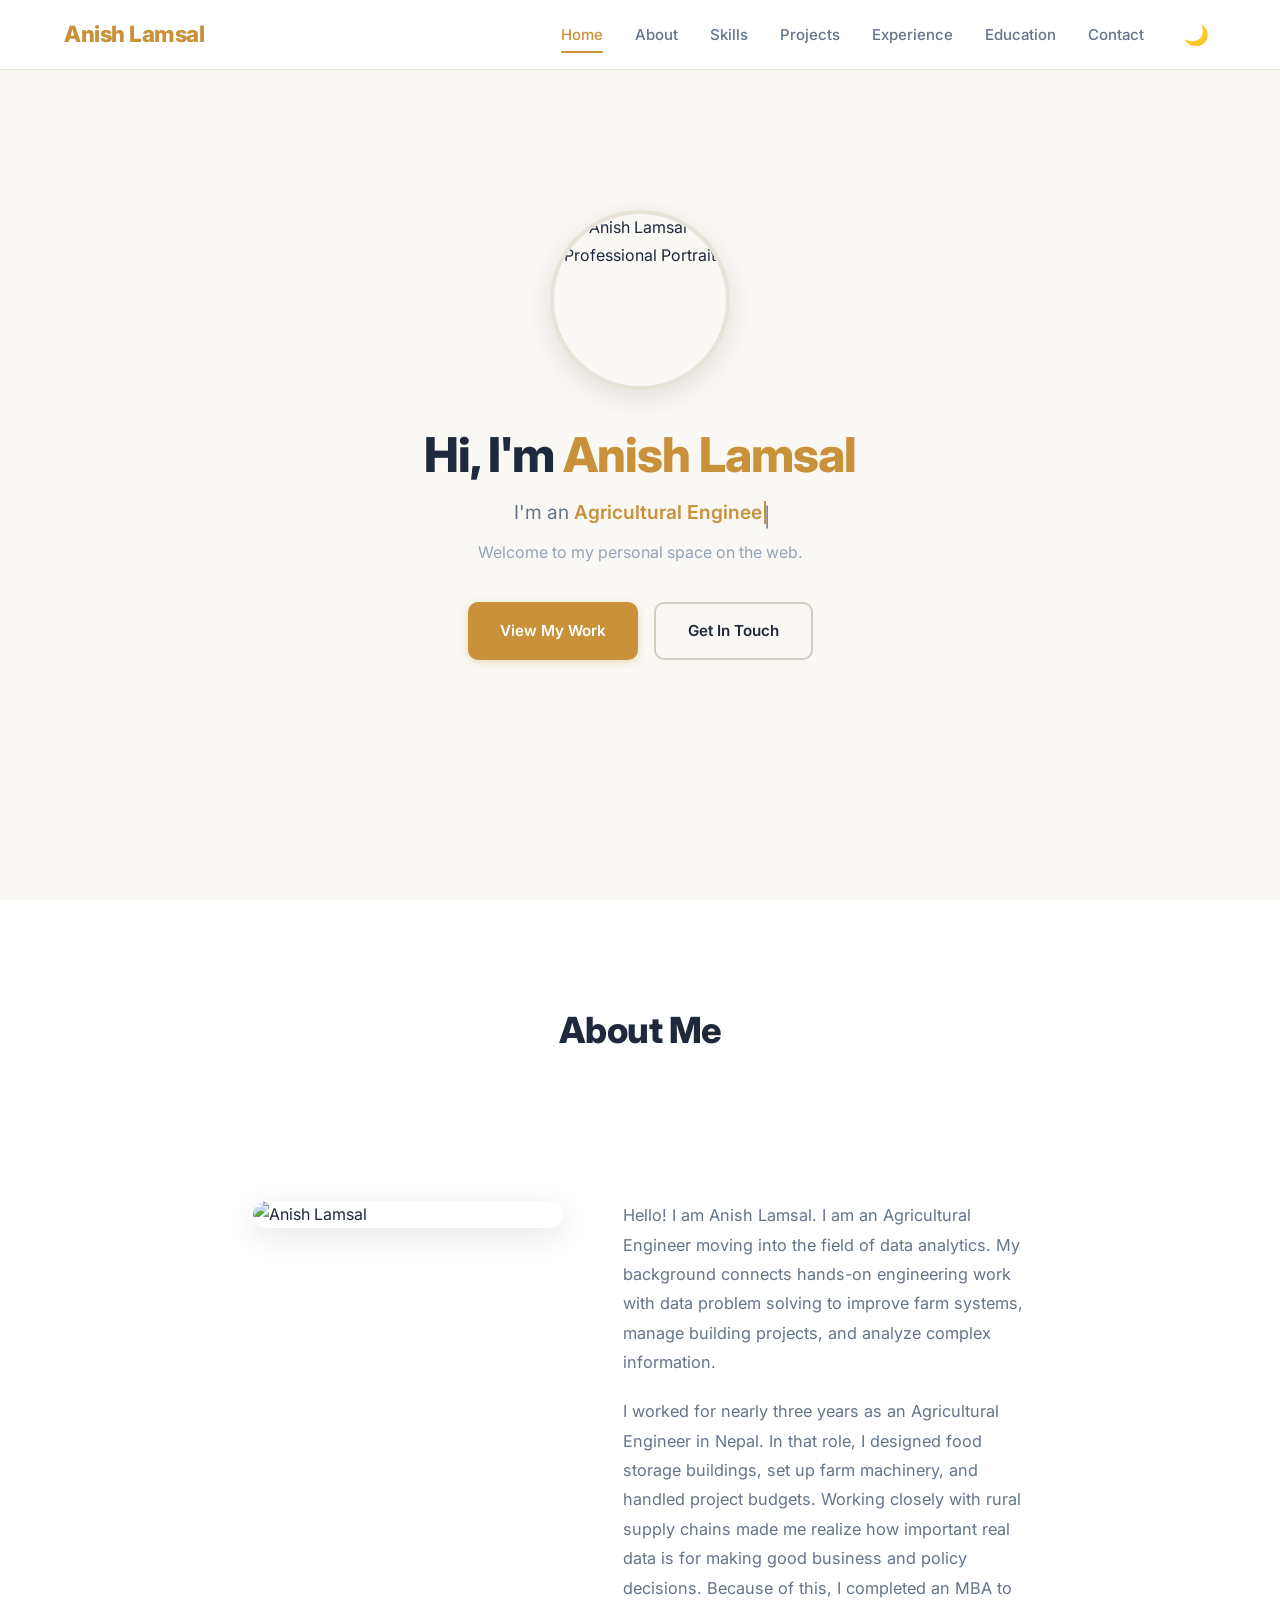
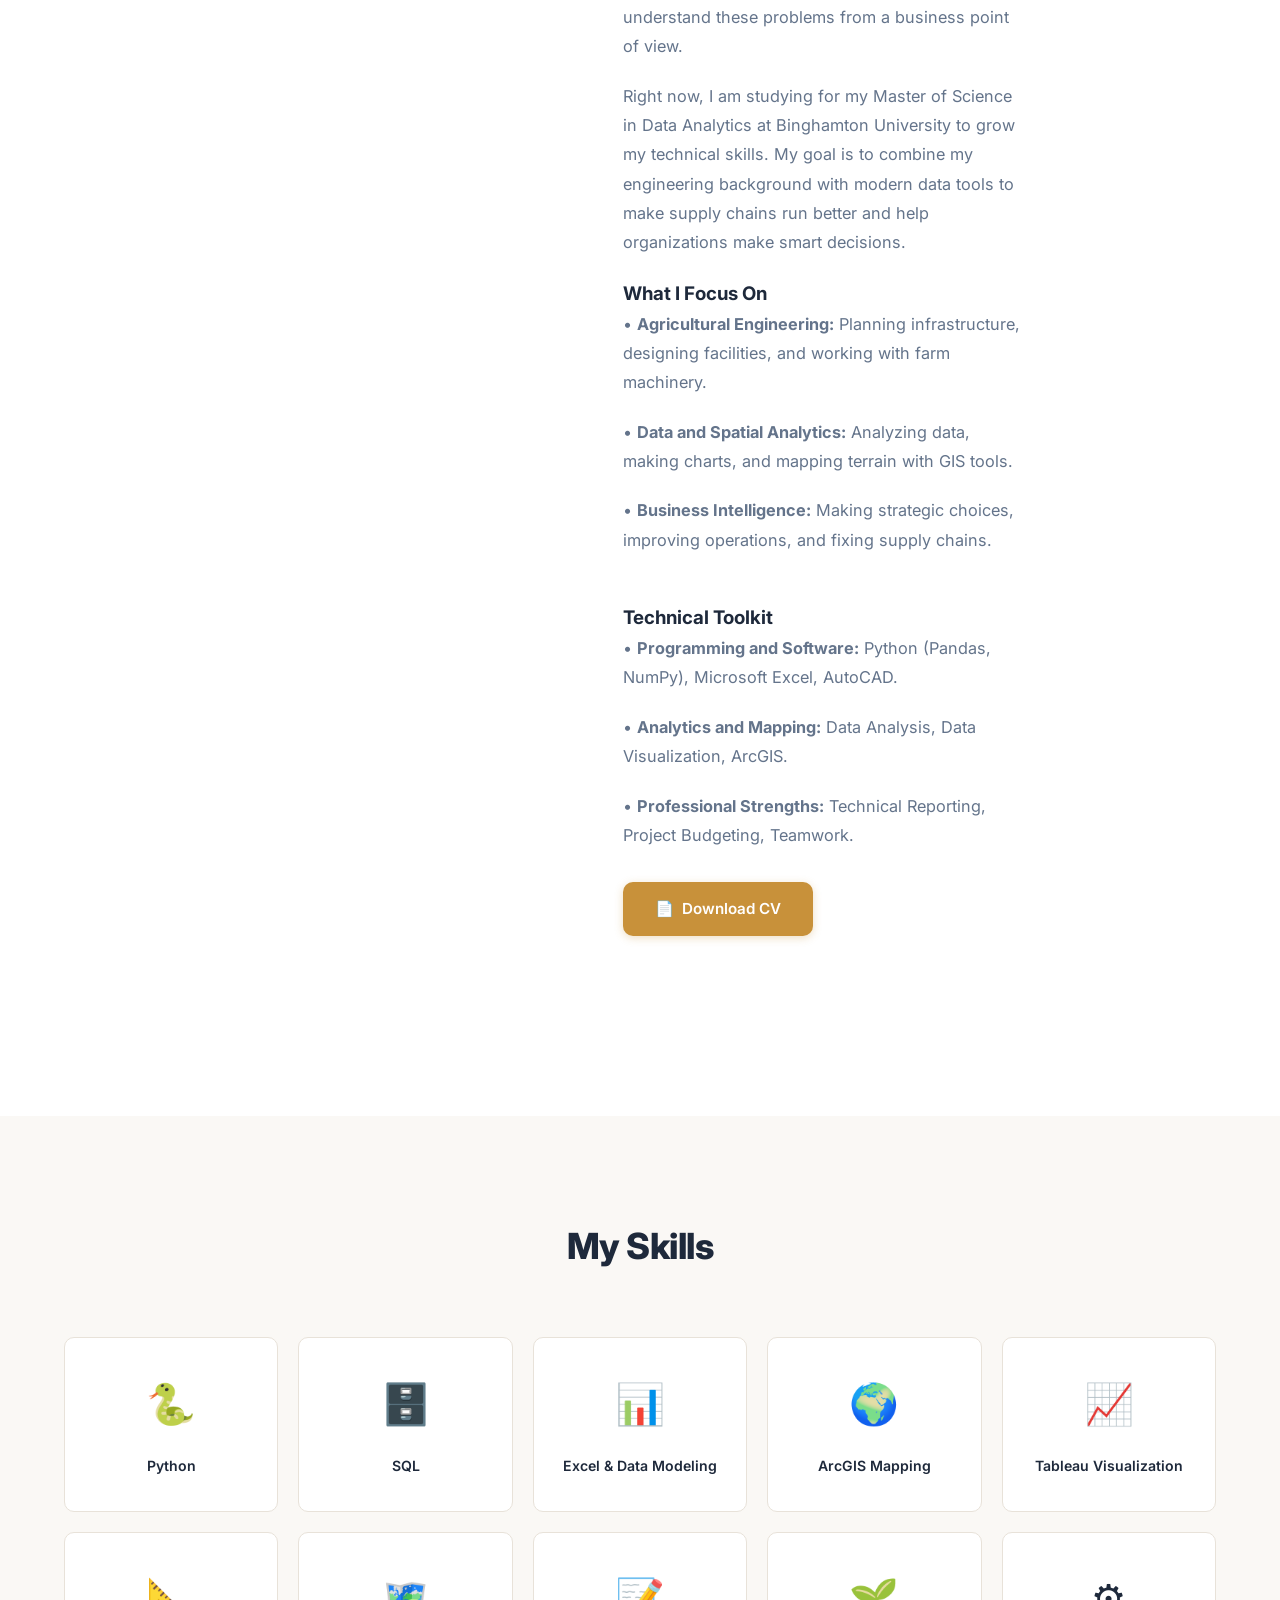
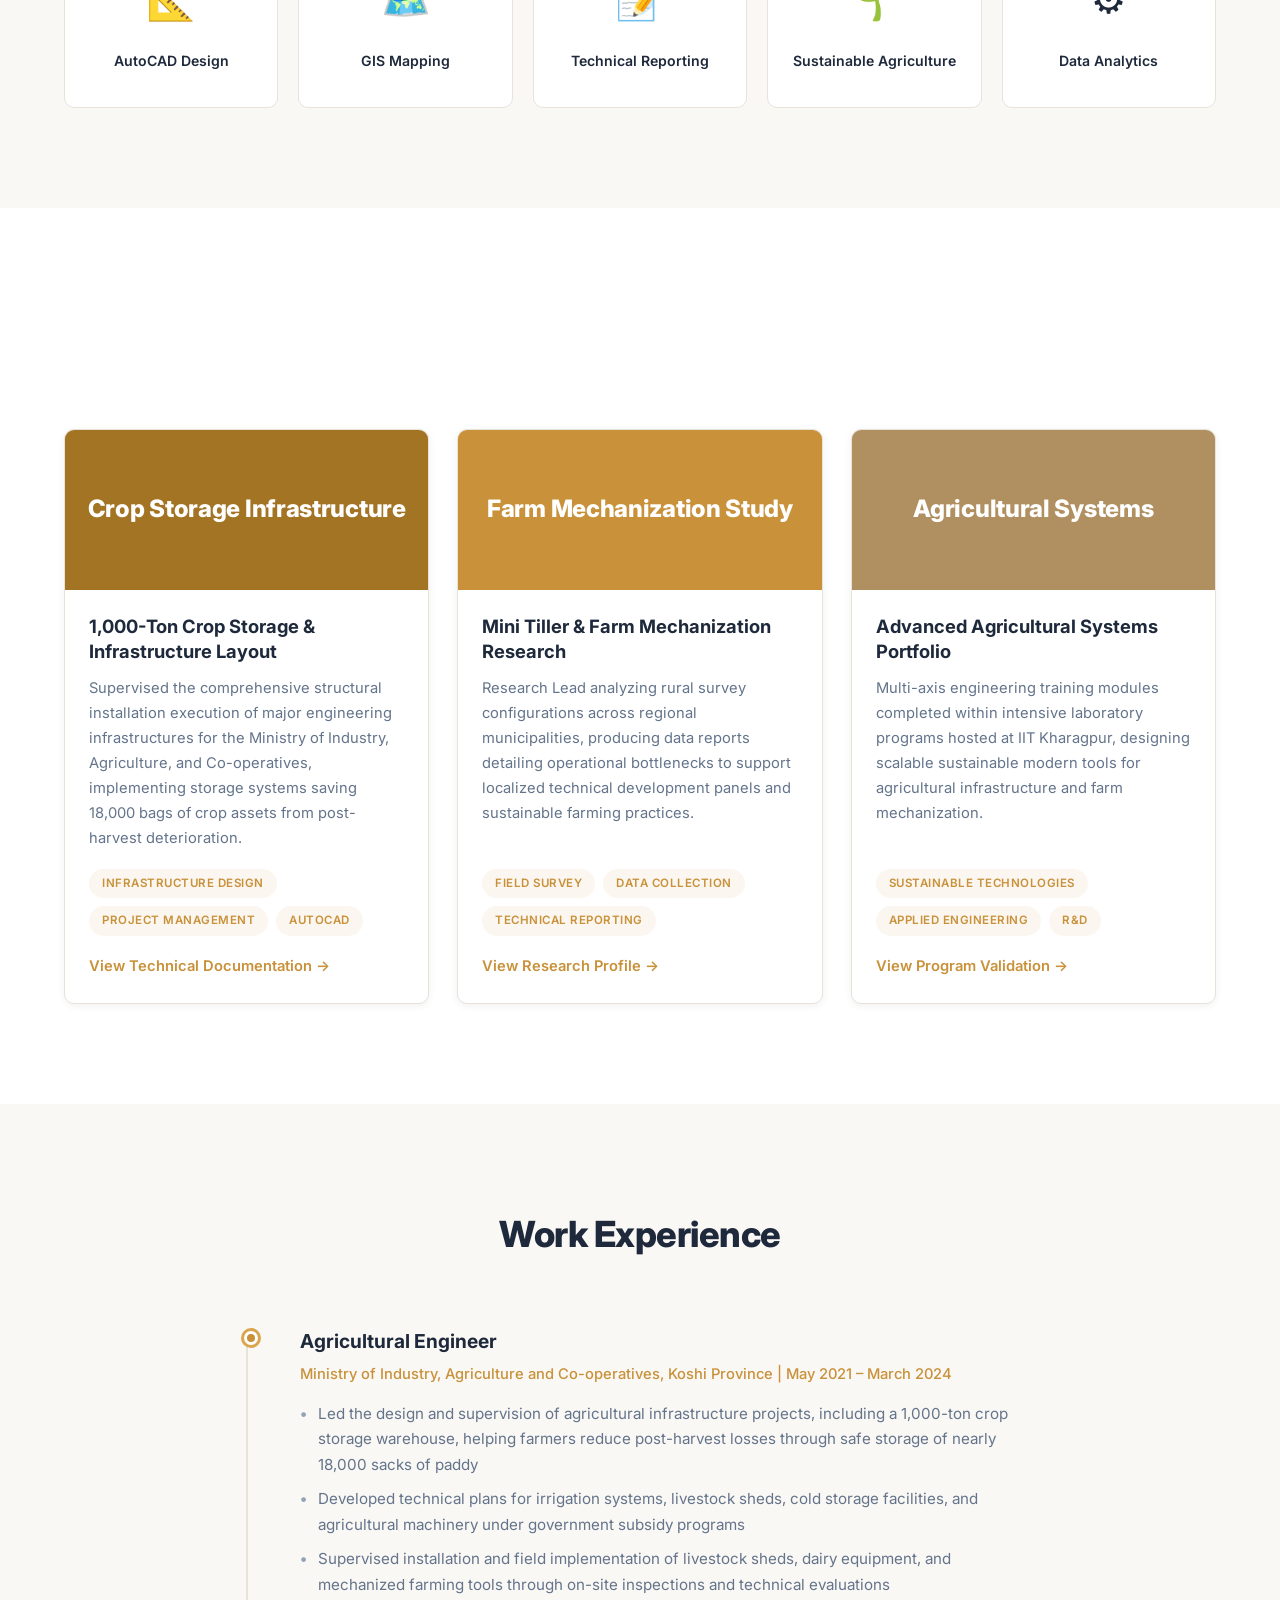
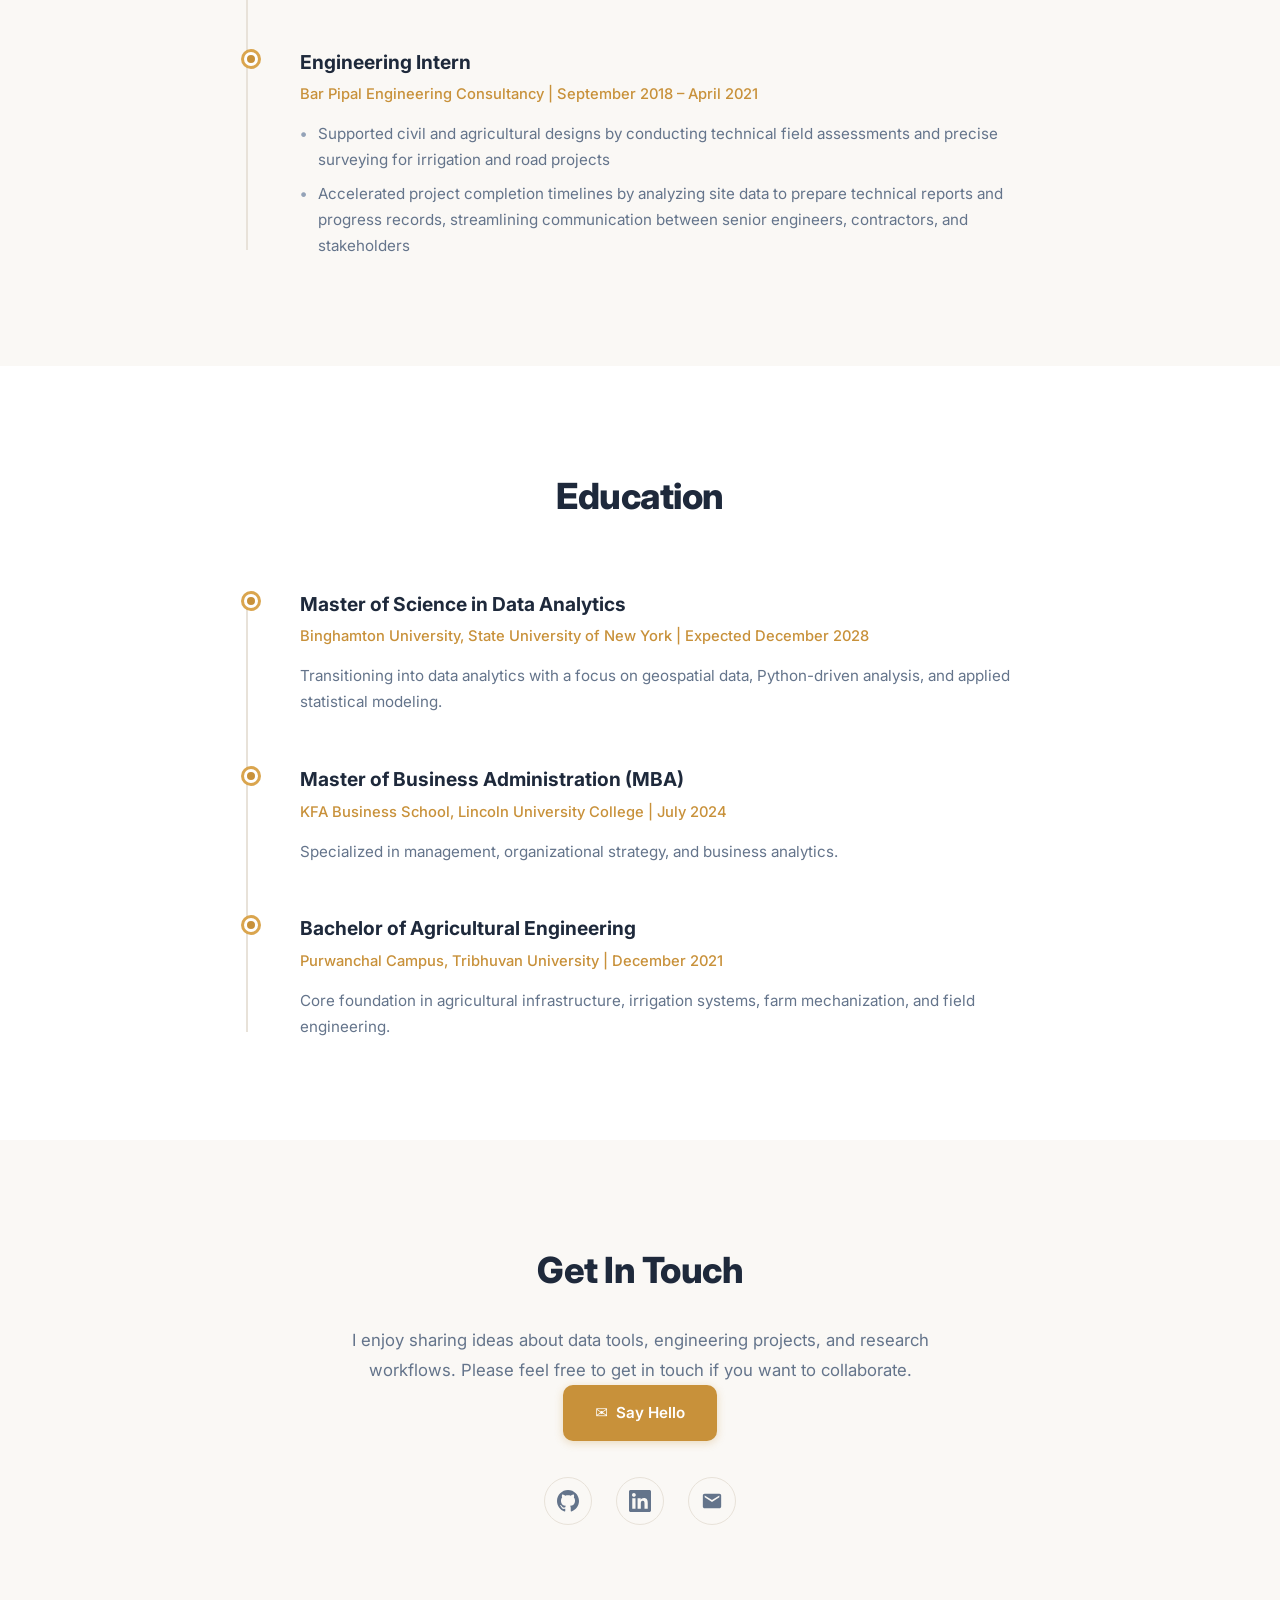
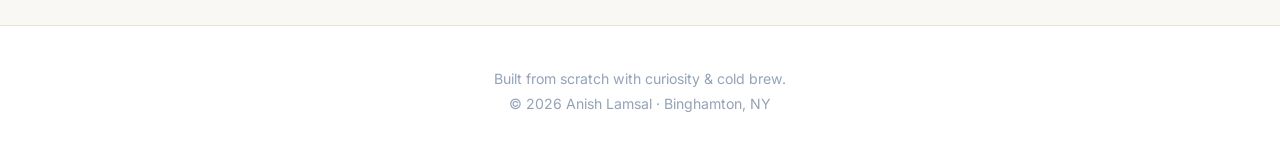
==== commit c5a26c61: "edit" ====
--- a/index.html
+++ b/index.html
@@ -24,17 +24,13 @@
   "jobTitle": "Data Analyst",
   "knowsAbout": ["Data Analytics", "Python", "GIS", "Geospatial Data", "Pandas", "NumPy"],
   "sameAs": [
-    "https://github.com/your-github-anishlamsal26",
-    "https://linkedin.com/in/your-anishlamsal"
+    "https://github.com/github-anishlamsal26",
+    "https://linkedin.com/in/anishlamsal"
   ]
 }
 </script>
   <meta charset="UTF-8">
   <meta name="viewport" content="width=device-width, initial-scale=1.0">
-  <title>Anish Lamsal — Agricultural Engineer & Future Data Analyst</title>
-  <meta name="description" content="Portfolio of Anish Lamsal — Agricultural Engineer transitioning into Data Analytics. M.S. Data Analytics candidate at Binghamton University">
-  <meta name="keywords" content="Anish Lamsal, Agricultural Engineer, Data Analytics, Portfolio, Binghamton University, GIS, Python">
-  <meta name="author" content="Anish Lamsal">
 
   <!-- Favicon (amber circle) -->
   <link rel="icon" href="data:image/svg+xml,<svg xmlns='http://www.w3.org/2000/svg' viewBox='0 0 100 100'><text y='.9em' font-size='90'>🌾</text></svg>">
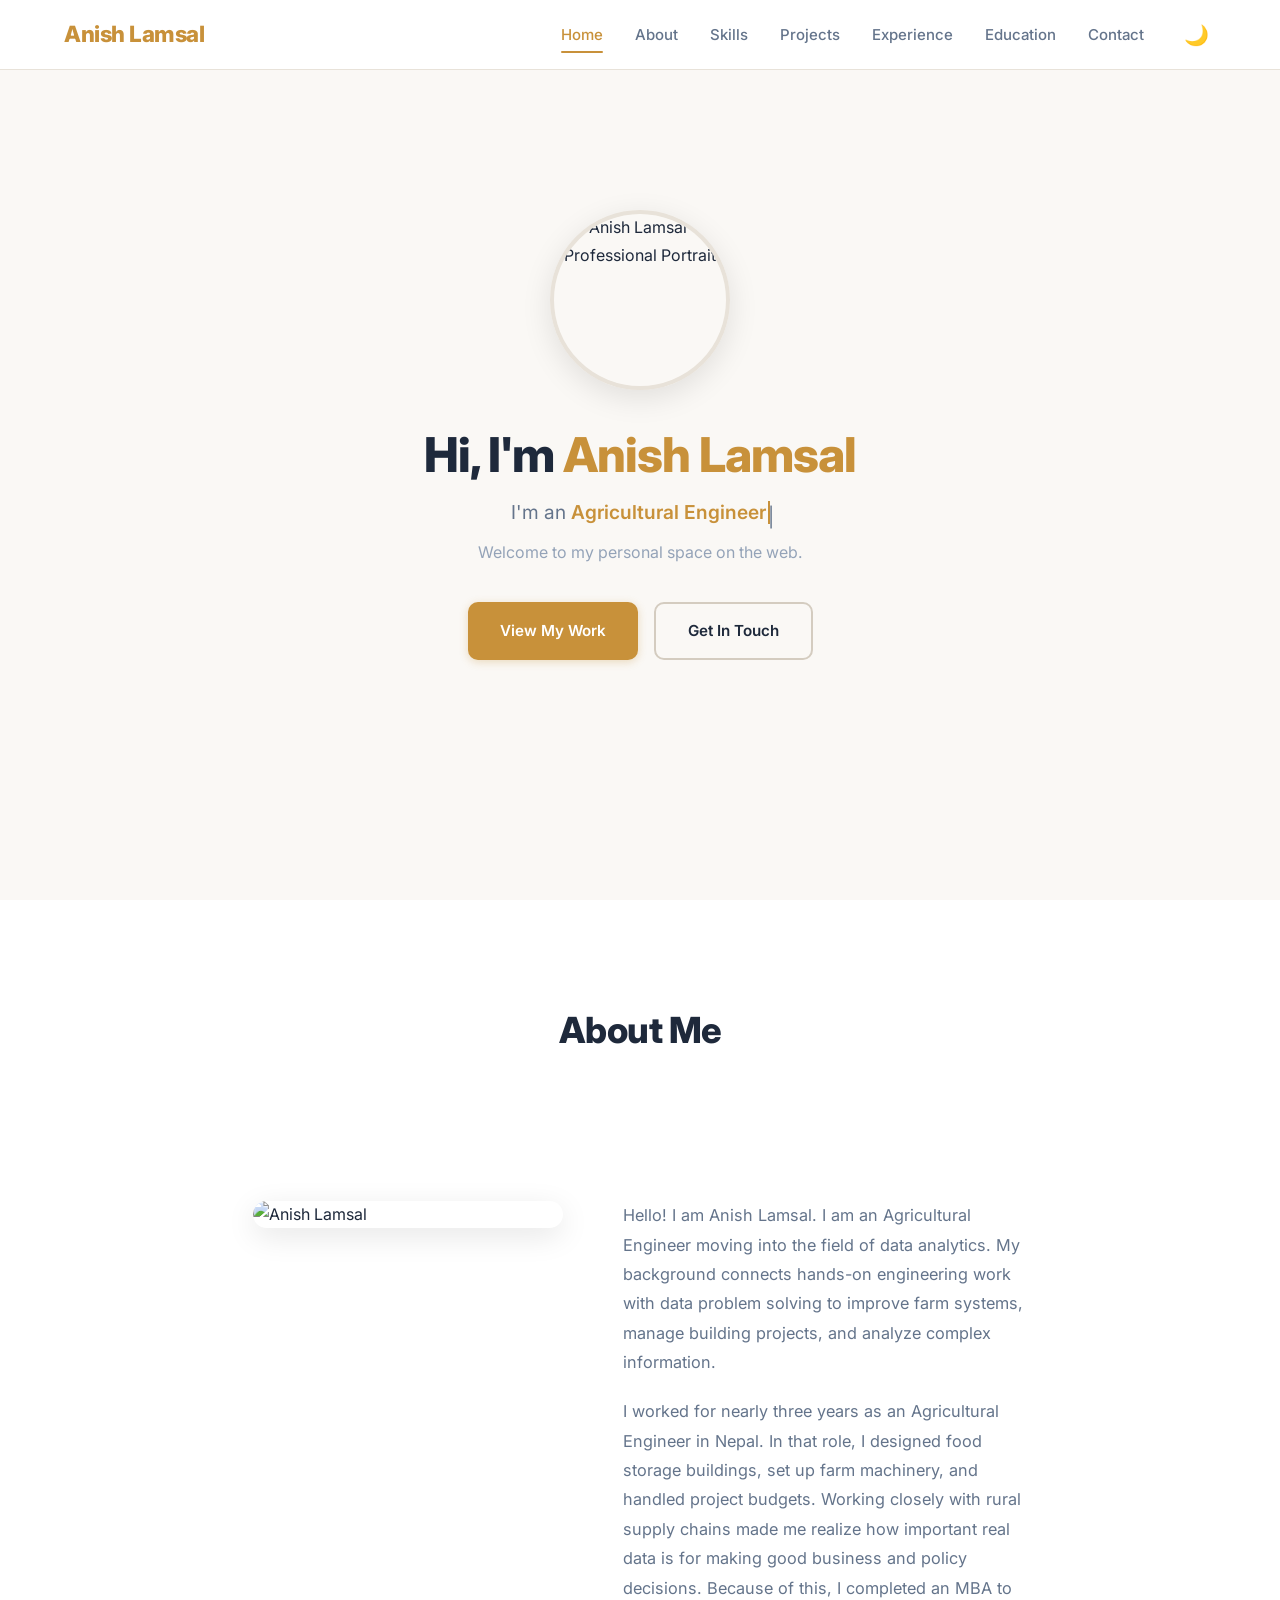
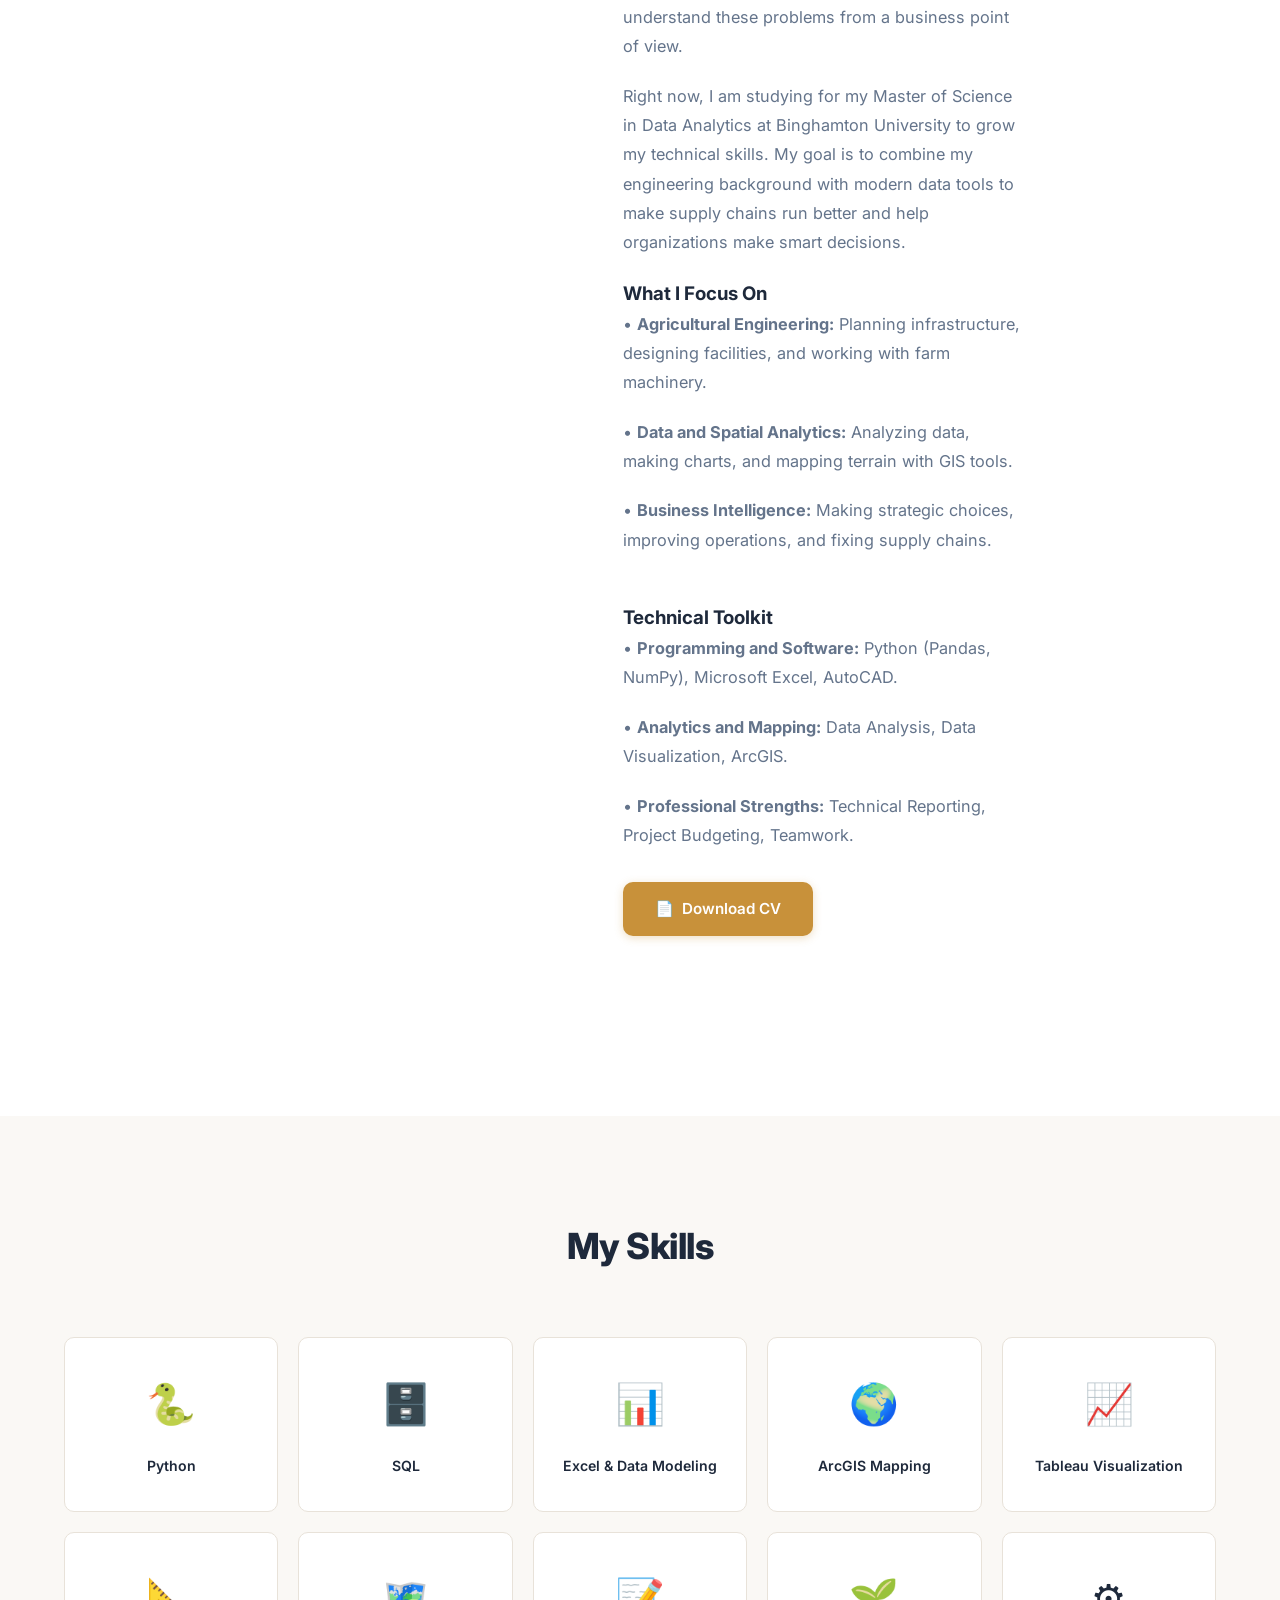
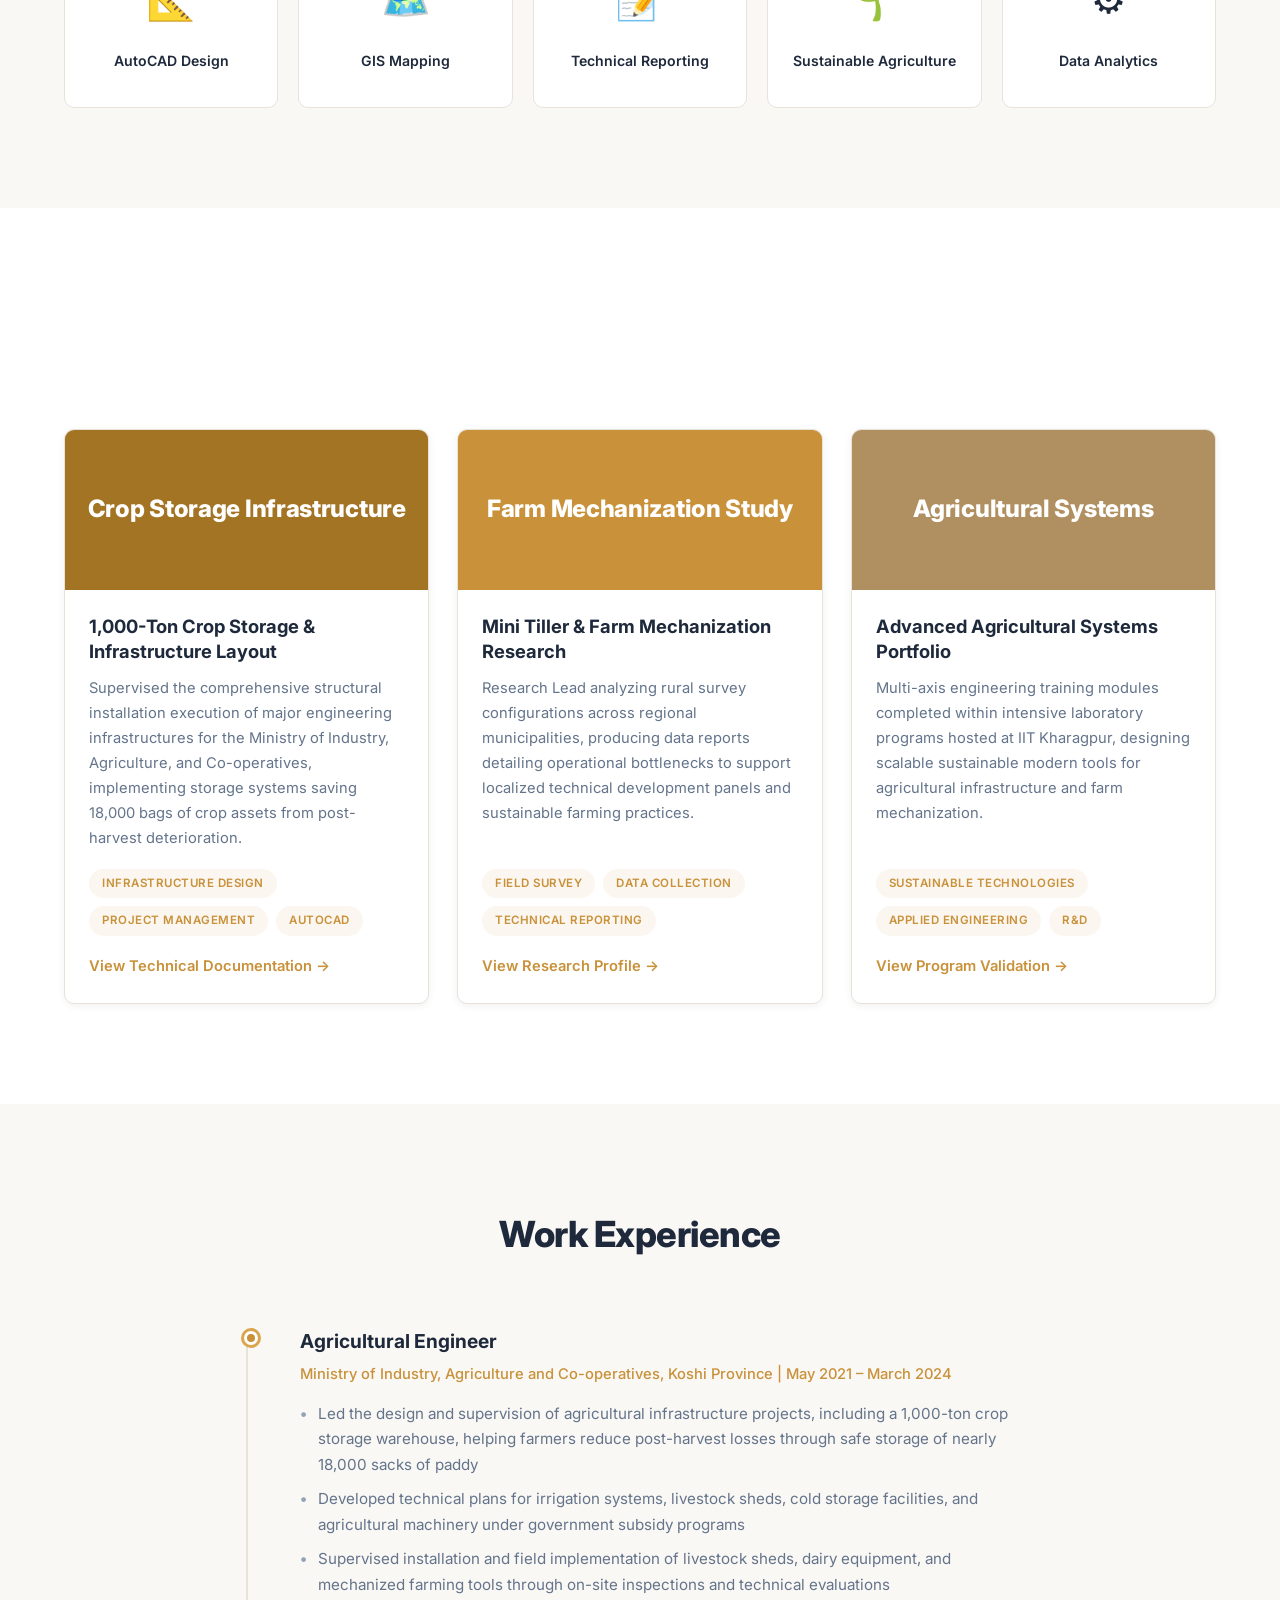
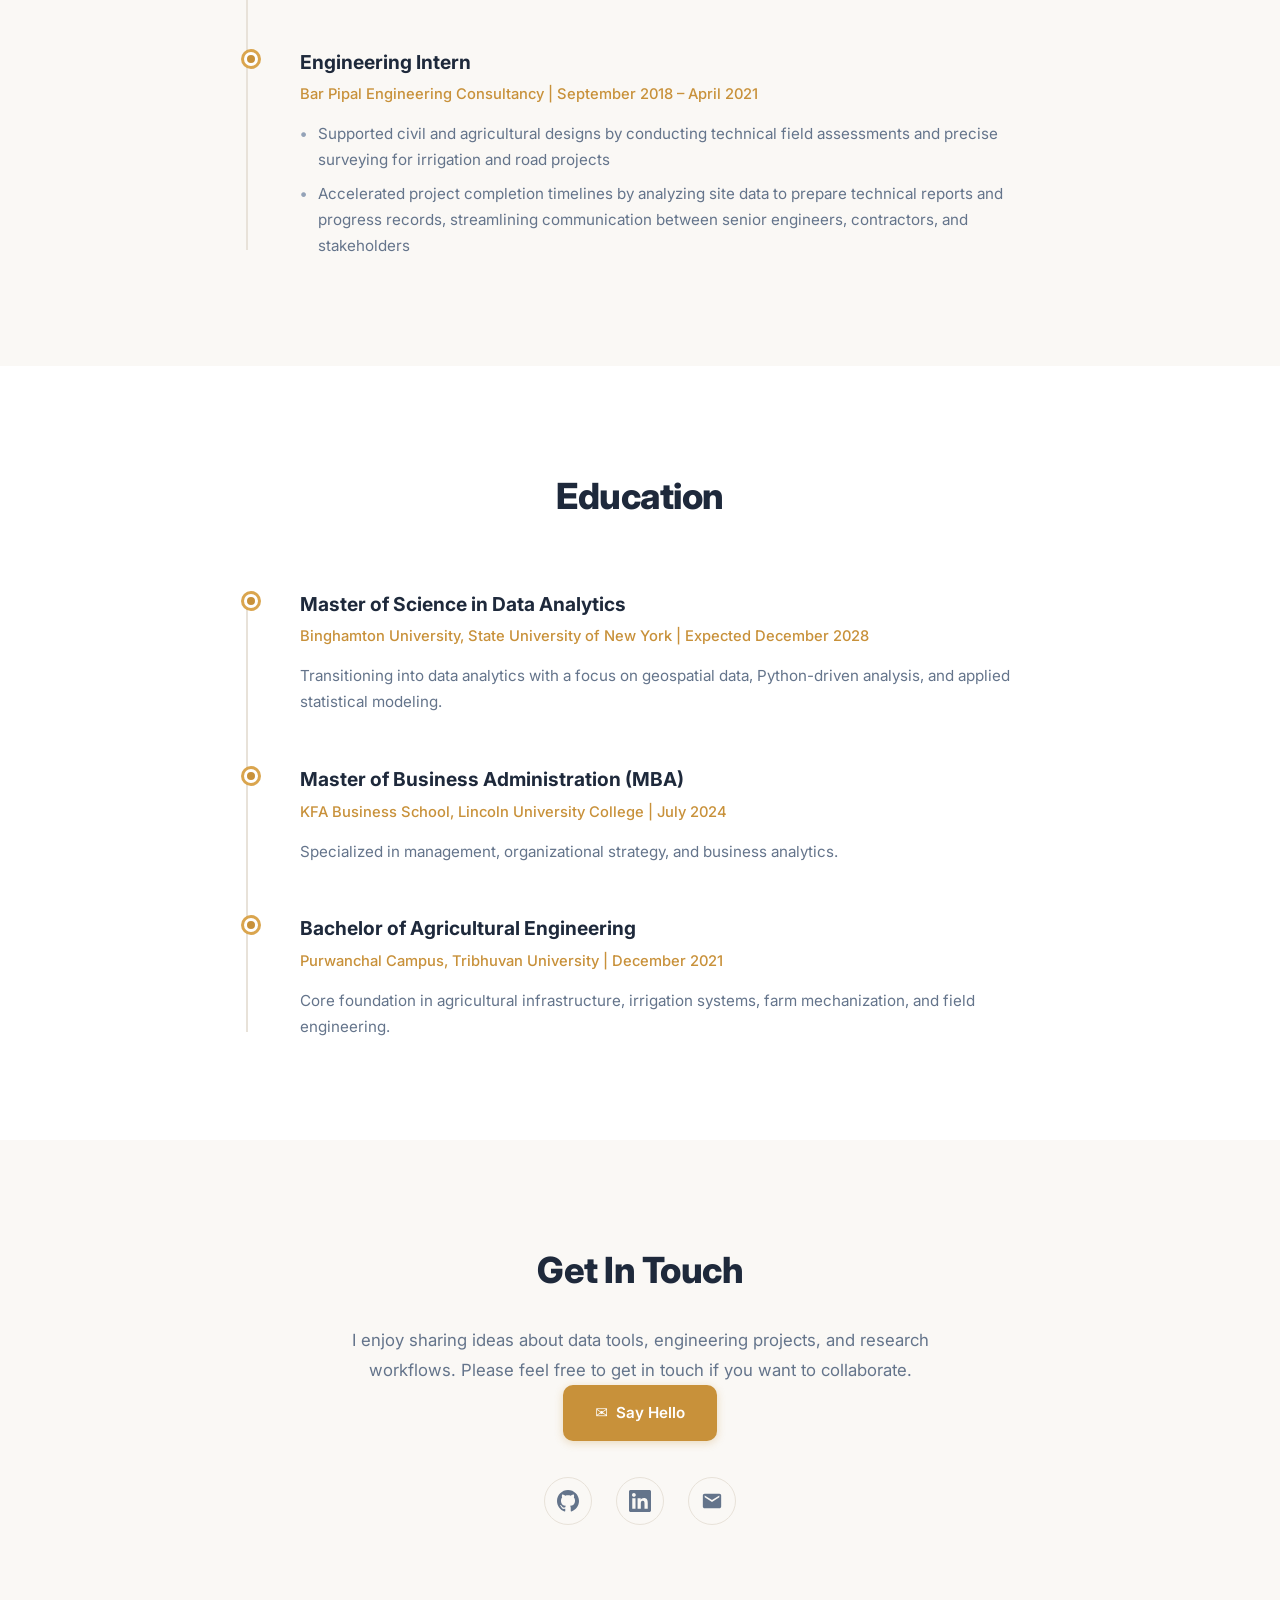
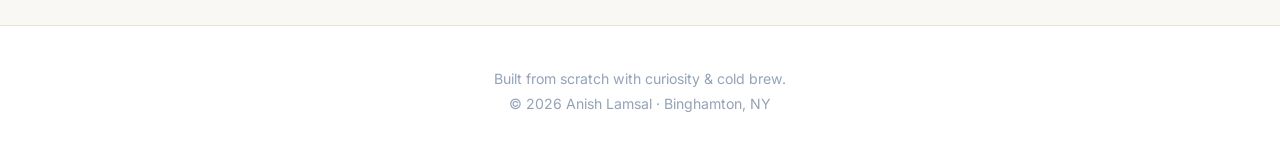
==== commit 100a0019: "edited" ====
--- a/index.html
+++ b/index.html
@@ -1,6 +1,13 @@
 <!DOCTYPE html>
 <html lang="en" data-theme="light">
 <head>
+    <title>Anish Lamsal | Data Analyst & GIS Enthusiast</title>
+
+  <meta name="description" content="Professional portfolio of Anish Lamsal..." />
+
+  <meta name="robots" content="index, follow">
+
+  <link rel="canonical" href="https://anishlamsal.com.np/" />
   <!-- Primary Meta Tags -->
 <title>Anish Lamsal | Data Analyst & GIS Enthusiast</title>
 <meta name="description" content="Professional portfolio of Anish Lamsal, Data Analyst and GIS Enthusiast. Exploring data science, Python analytics, and geospatial modeling." />
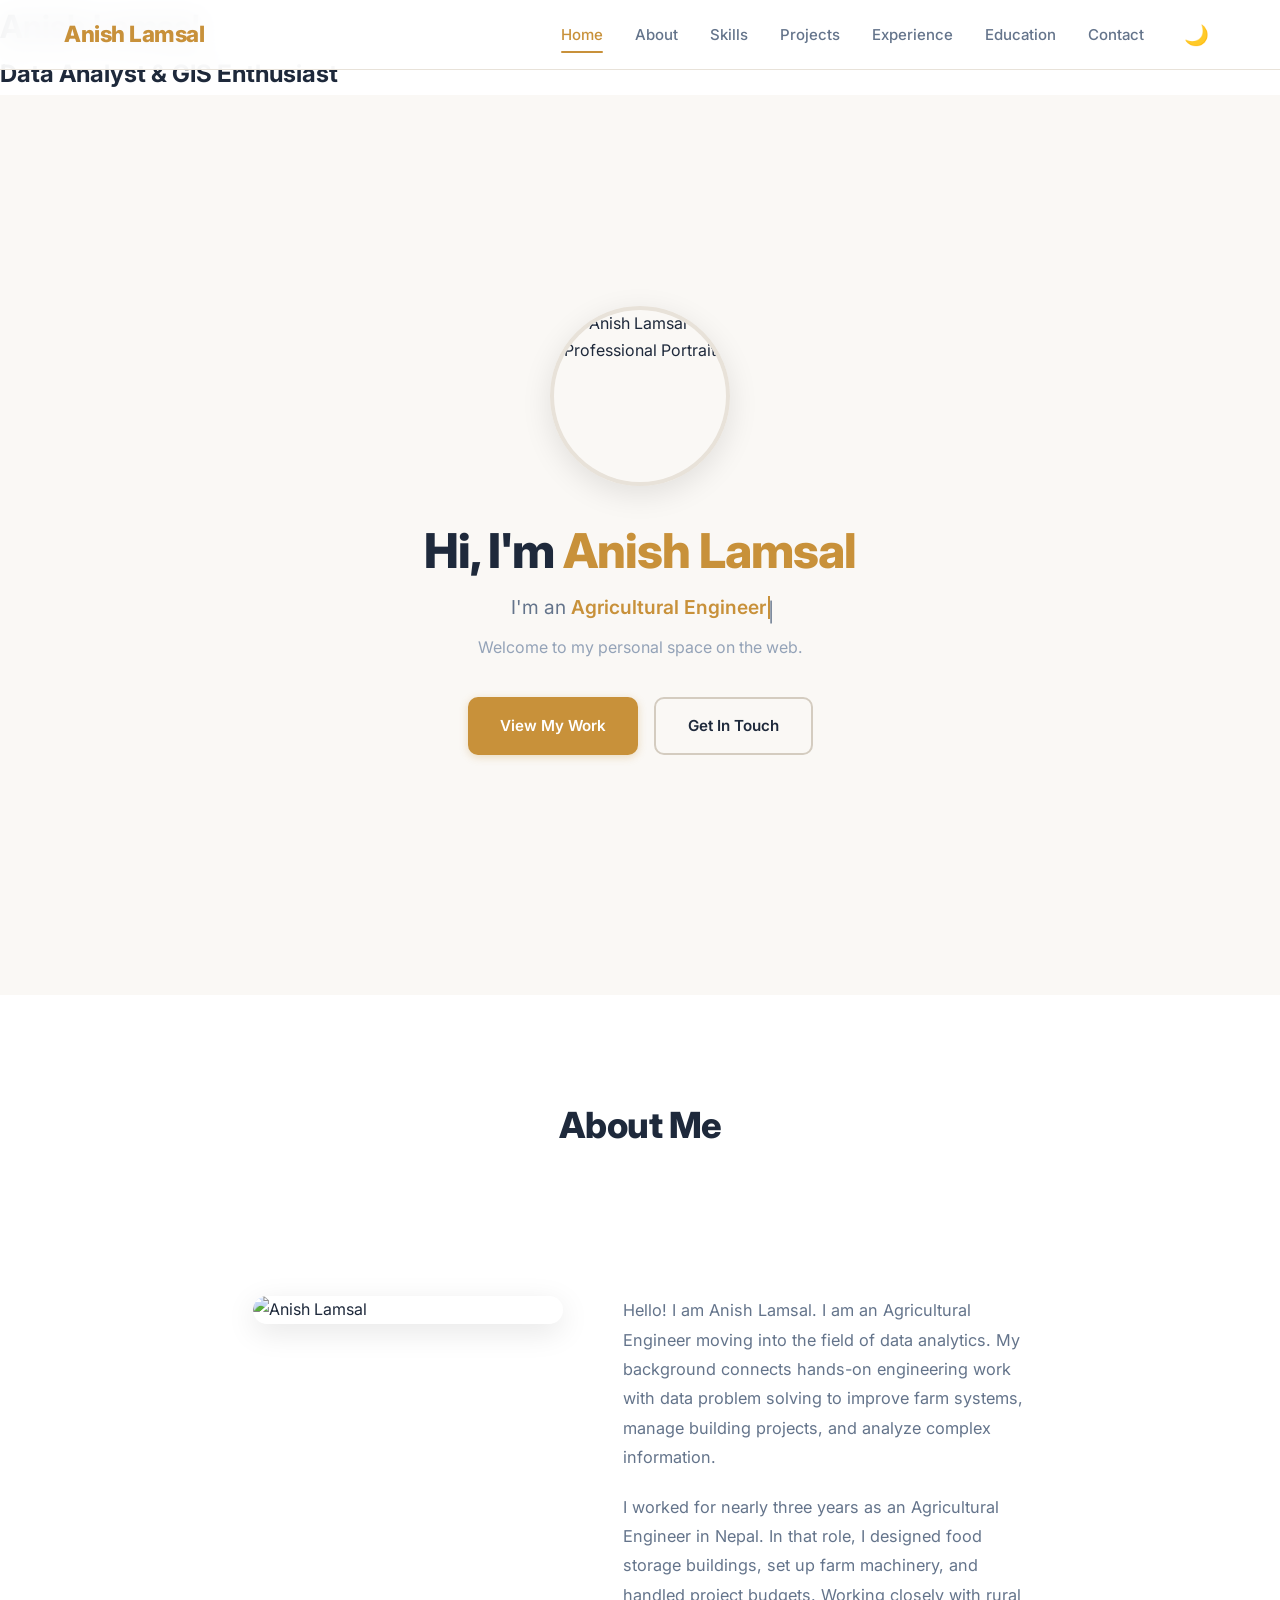
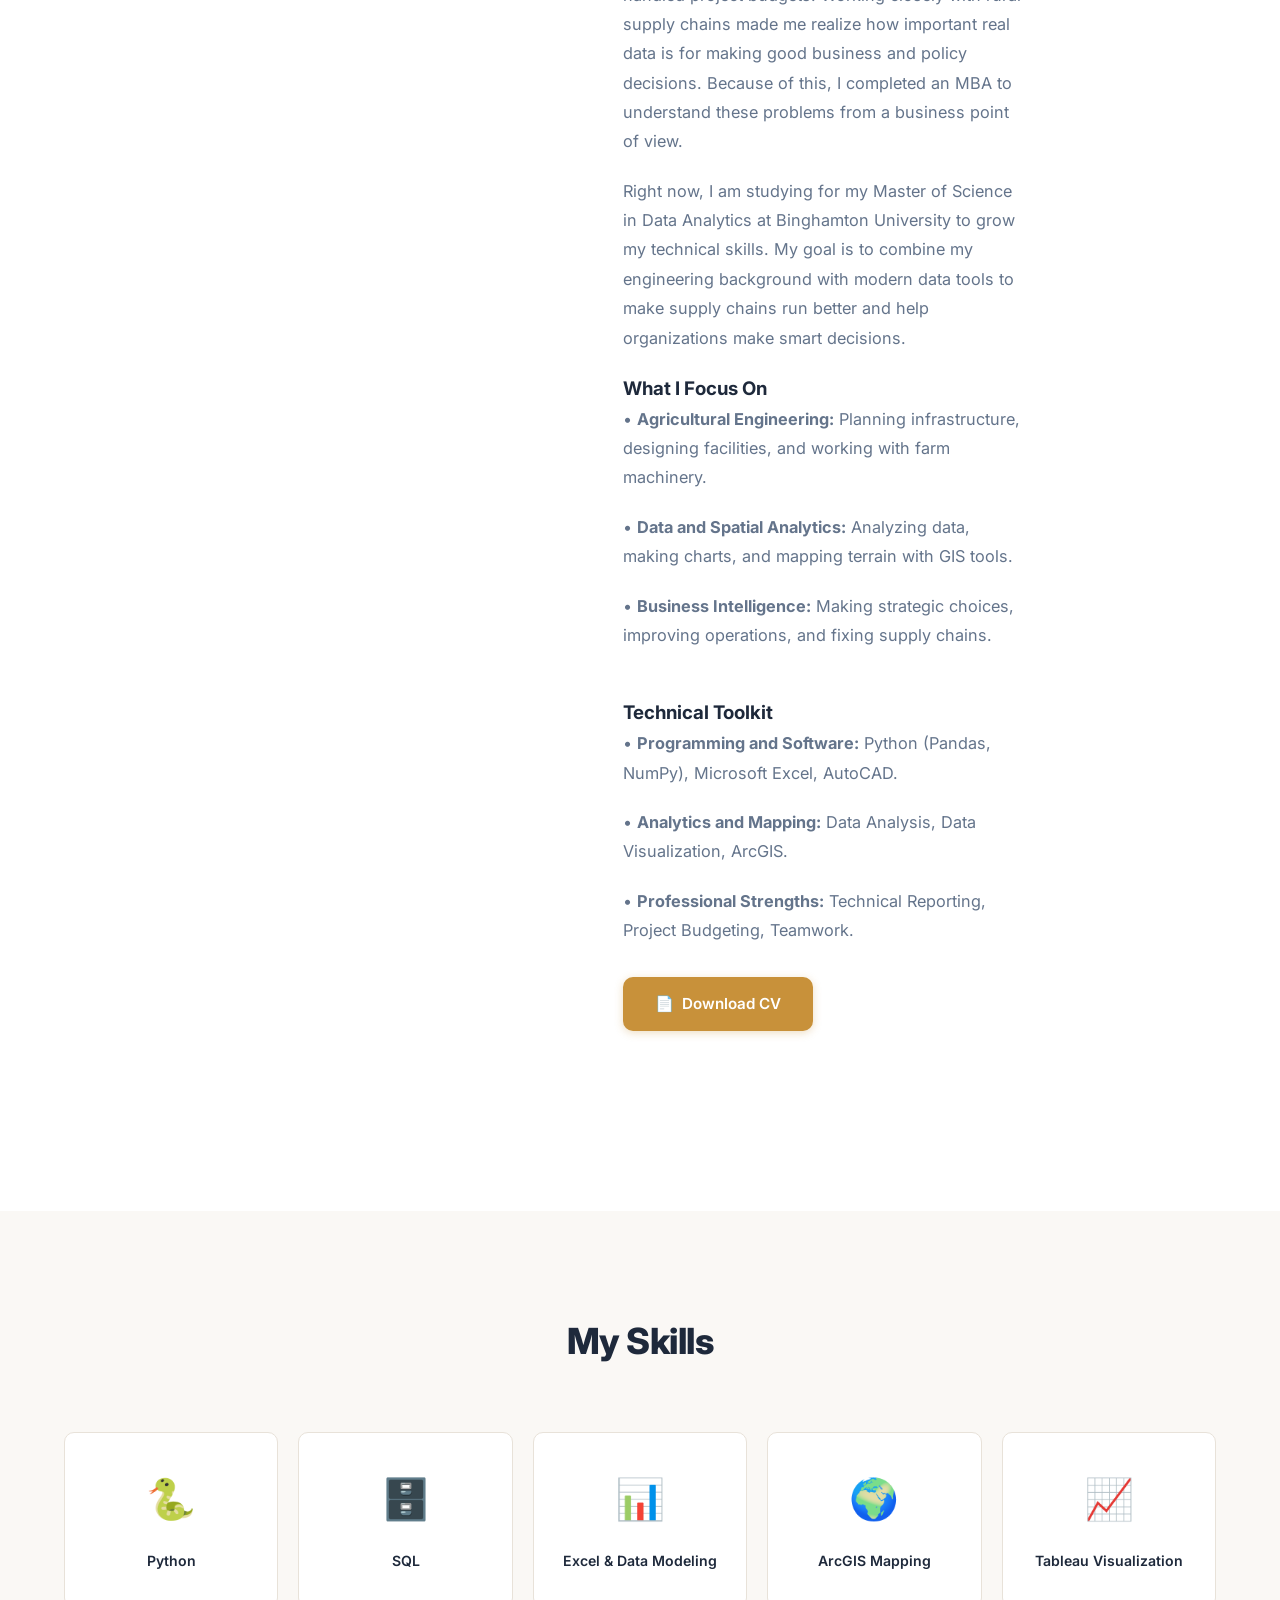
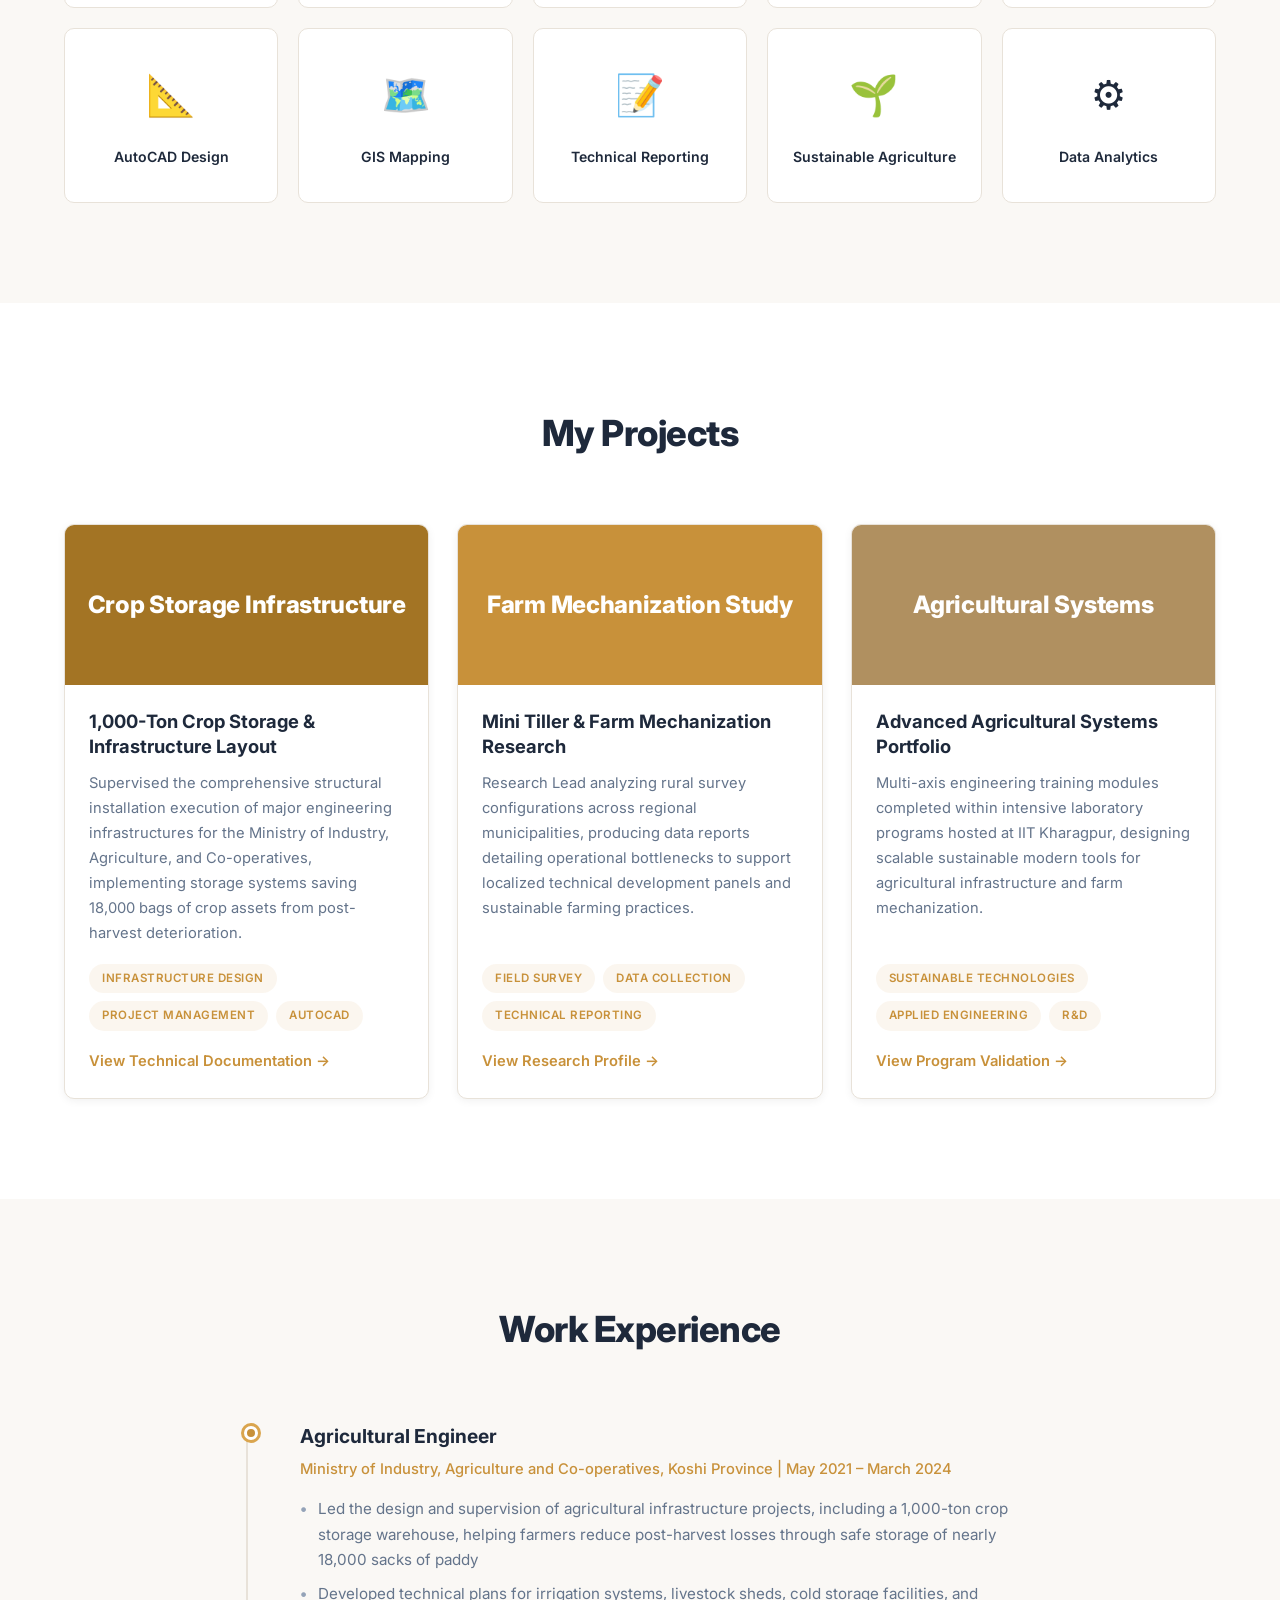
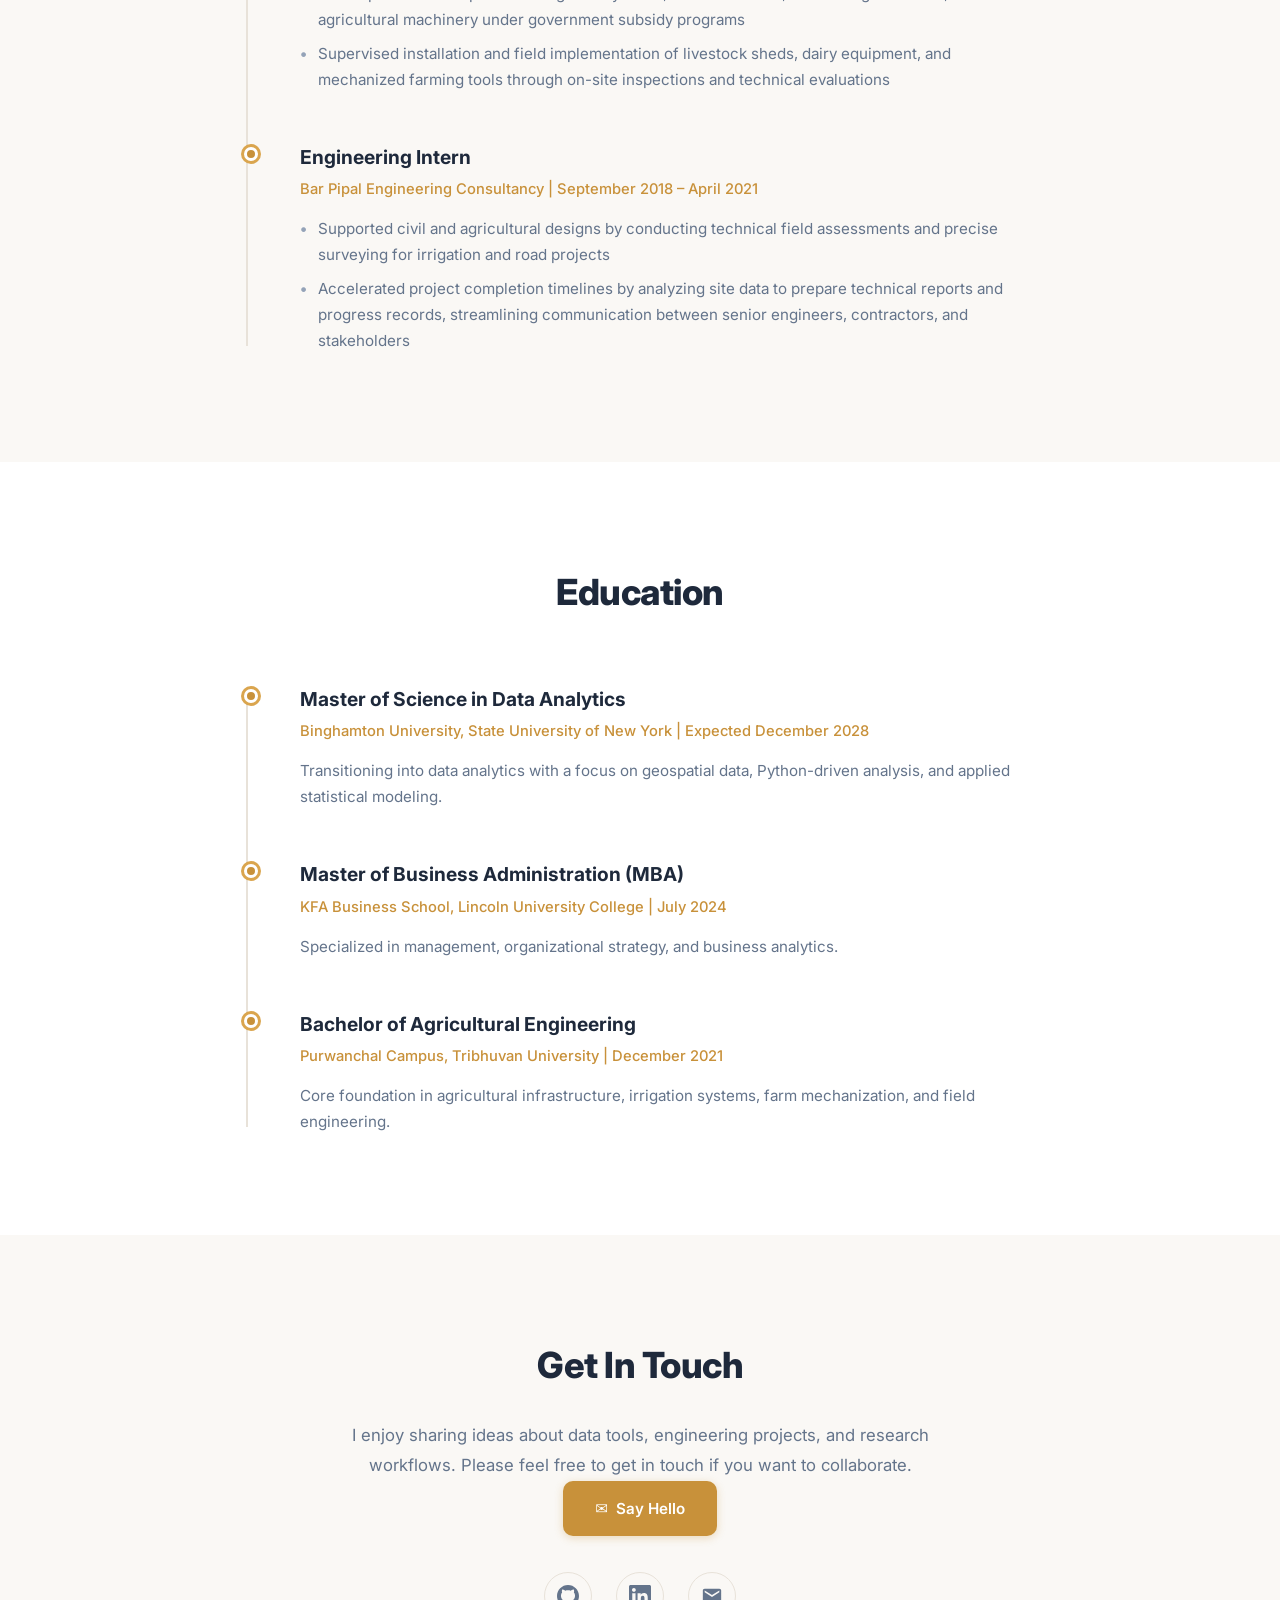
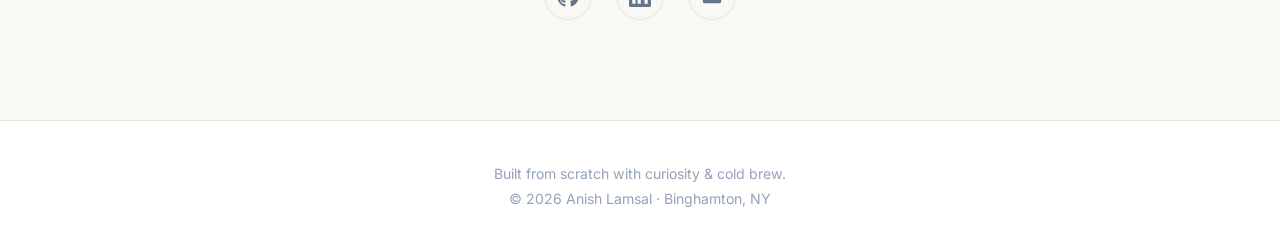
==== commit 169666ca: "Edited the commit message for the changes being committed. Lines starting with '#' are comments and " ====
--- a/index.html
+++ b/index.html
@@ -1,48 +1,42 @@
 <!DOCTYPE html>
 <html lang="en" data-theme="light">
+  <h1>Anish Lamsal</h1>
+<h2>Data Analyst & GIS Enthusiast</h2>
 <head>
-    <title>Anish Lamsal | Data Analyst & GIS Enthusiast</title>
-
-  <meta name="description" content="Professional portfolio of Anish Lamsal..." />
-
-  <meta name="robots" content="index, follow">
-
-  <link rel="canonical" href="https://anishlamsal.com.np/" />
-  <!-- Primary Meta Tags -->
-<title>Anish Lamsal | Data Analyst & GIS Enthusiast</title>
-<meta name="description" content="Professional portfolio of Anish Lamsal, Data Analyst and GIS Enthusiast. Exploring data science, Python analytics, and geospatial modeling." />
-
-<!-- Open Graph (For clean previews when sharing links) -->
-<meta property="og:type" content="website" />
-<meta property="og:url" content="https://anishlamsal.com.np/" />
-<meta property="og:title" content="Anish Lamsal | Data Analyst & GIS Enthusiast" />
-<meta property="og:description" content="Explore portfolio projects across data analytics, Python scripting, and geospatial applications." />
-<meta property="og:image" content="https://anishlamsal.com.np/preview.png" />
-<meta name="robots" content="index, follow" />
-<link rel="canonical" href="https://anishlamsal.com.np/" />
-
-<!-- Structured Data (JSON-LD) for Google Analytics Rich Snippets -->
-<script type="application/ld+json">
-{
-  "@context": "https://schema.org",
-  "@type": "Person",
-  "name": "Anish Lamsal",
-  "url": "https://anishlamsal.com.np",
-  "jobTitle": "Data Analyst",
-  "knowsAbout": ["Data Analytics", "Python", "GIS", "Geospatial Data", "Pandas", "NumPy"],
-  "sameAs": [
-    "https://github.com/github-anishlamsal26",
-    "https://linkedin.com/in/anishlamsal"
-  ]
-}
-</script>
   <meta charset="UTF-8">
   <meta name="viewport" content="width=device-width, initial-scale=1.0">
 
-  <!-- Favicon (amber circle) -->
+  <title>Anish Lamsal | Data Analyst & GIS Enthusiast</title>
+
+  <meta name="description" content="Portfolio of Anish Lamsal featuring data analytics, GIS, Python projects, and geospatial modeling." />
+  <meta name="robots" content="index, follow" />
+  <link rel="canonical" href="https://anishlamsal.com.np/" />
+
+  <!-- Open Graph -->
+  <meta property="og:type" content="website" />
+  <meta property="og:url" content="https://anishlamsal.com.np/" />
+  <meta property="og:title" content="Anish Lamsal | Data Analyst & GIS Enthusiast" />
+  <meta property="og:description" content="Explore portfolio projects across data analytics, Python scripting, and geospatial applications." />
+  <meta property="og:image" content="https://anishlamsal.com.np/preview.png" />
+
+  <!-- Structured Data -->
+  <script type="application/ld+json">
+  {
+    "@context": "https://schema.org",
+    "@type": "Person",
+    "name": "Anish Lamsal",
+    "url": "https://anishlamsal.com.np",
+    "jobTitle": "Data Analyst",
+    "knowsAbout": ["Data Analytics", "Python", "GIS", "Geospatial Data", "Pandas", "NumPy"],
+    "sameAs": [
+      "https://github.com/github-anishlamsal26",
+      "https://linkedin.com/in/anishlamsal"
+    ]
+  }
+  </script>
+
   <link rel="icon" href="data:image/svg+xml,<svg xmlns='http://www.w3.org/2000/svg' viewBox='0 0 100 100'><text y='.9em' font-size='90'>🌾</text></svg>">
 
-  <!-- Stylesheet -->
   <link rel="stylesheet" href="styles.css">
 </head>
 <body>
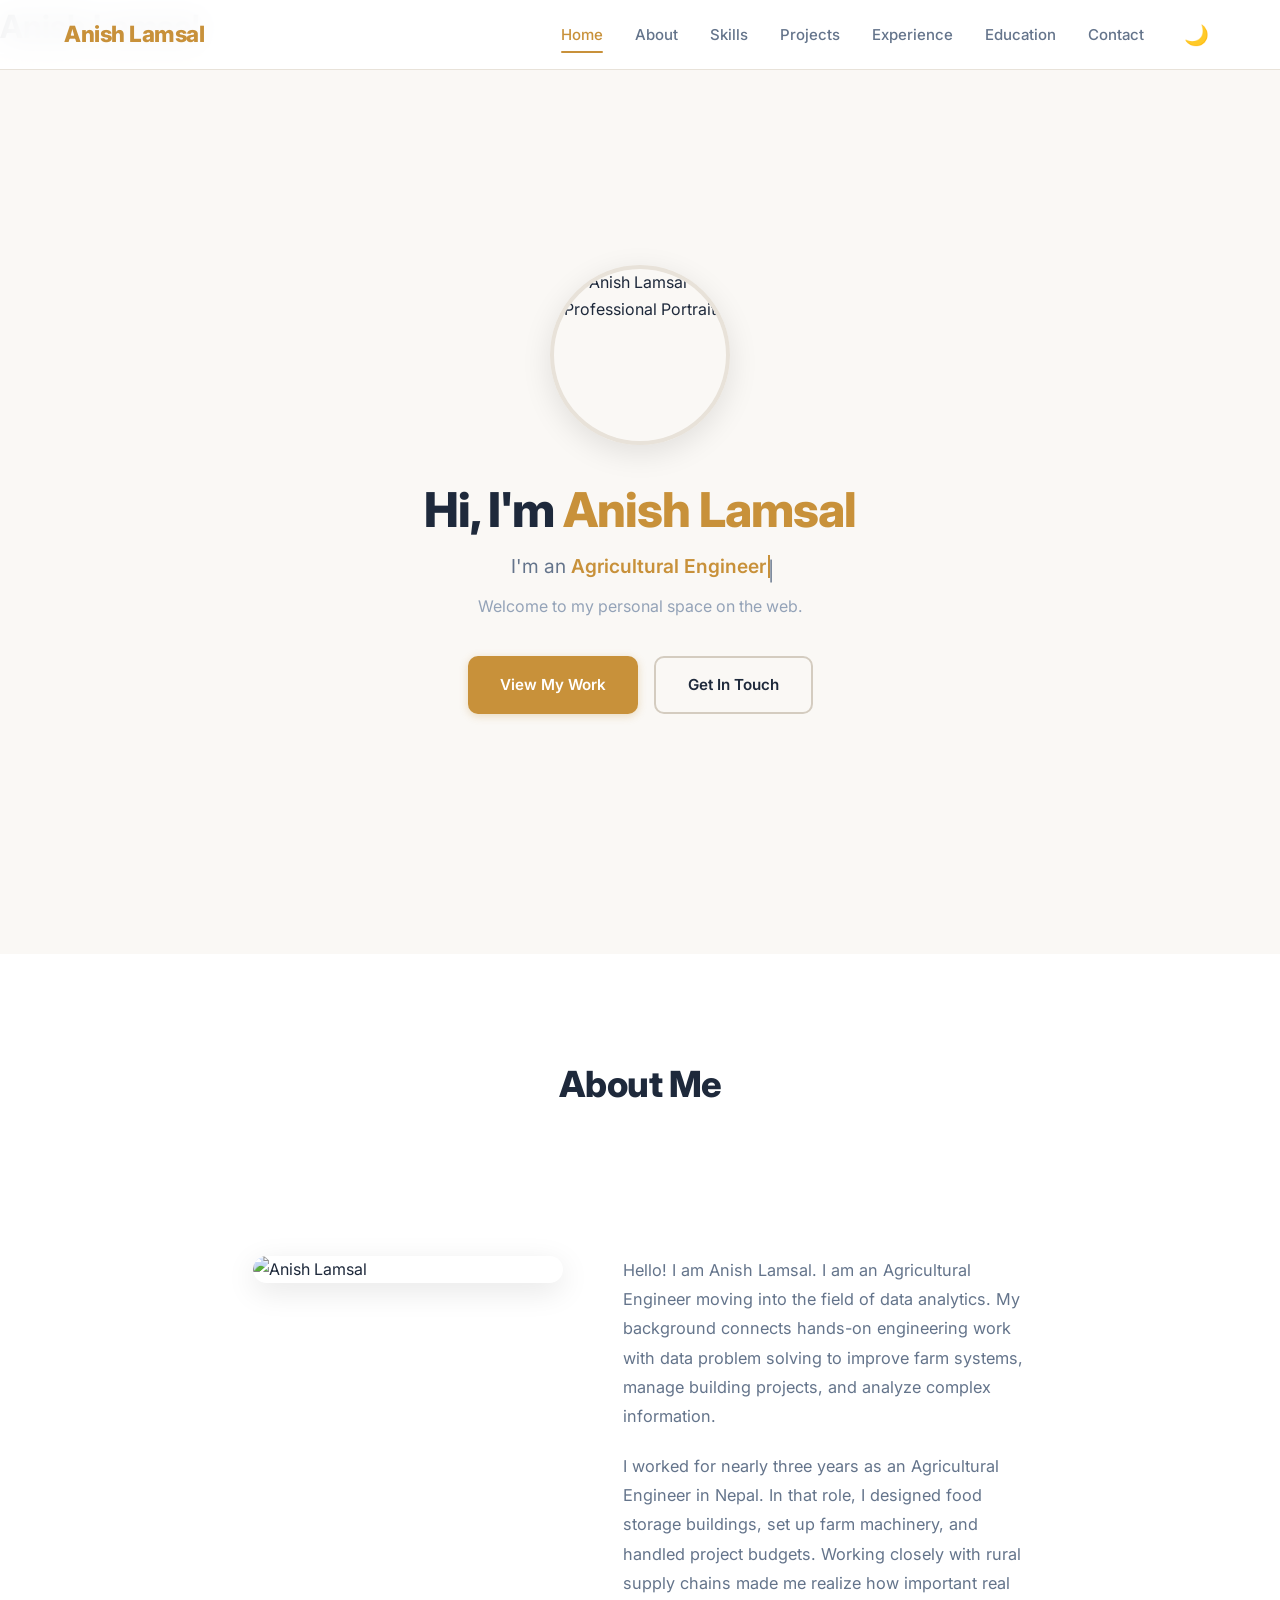
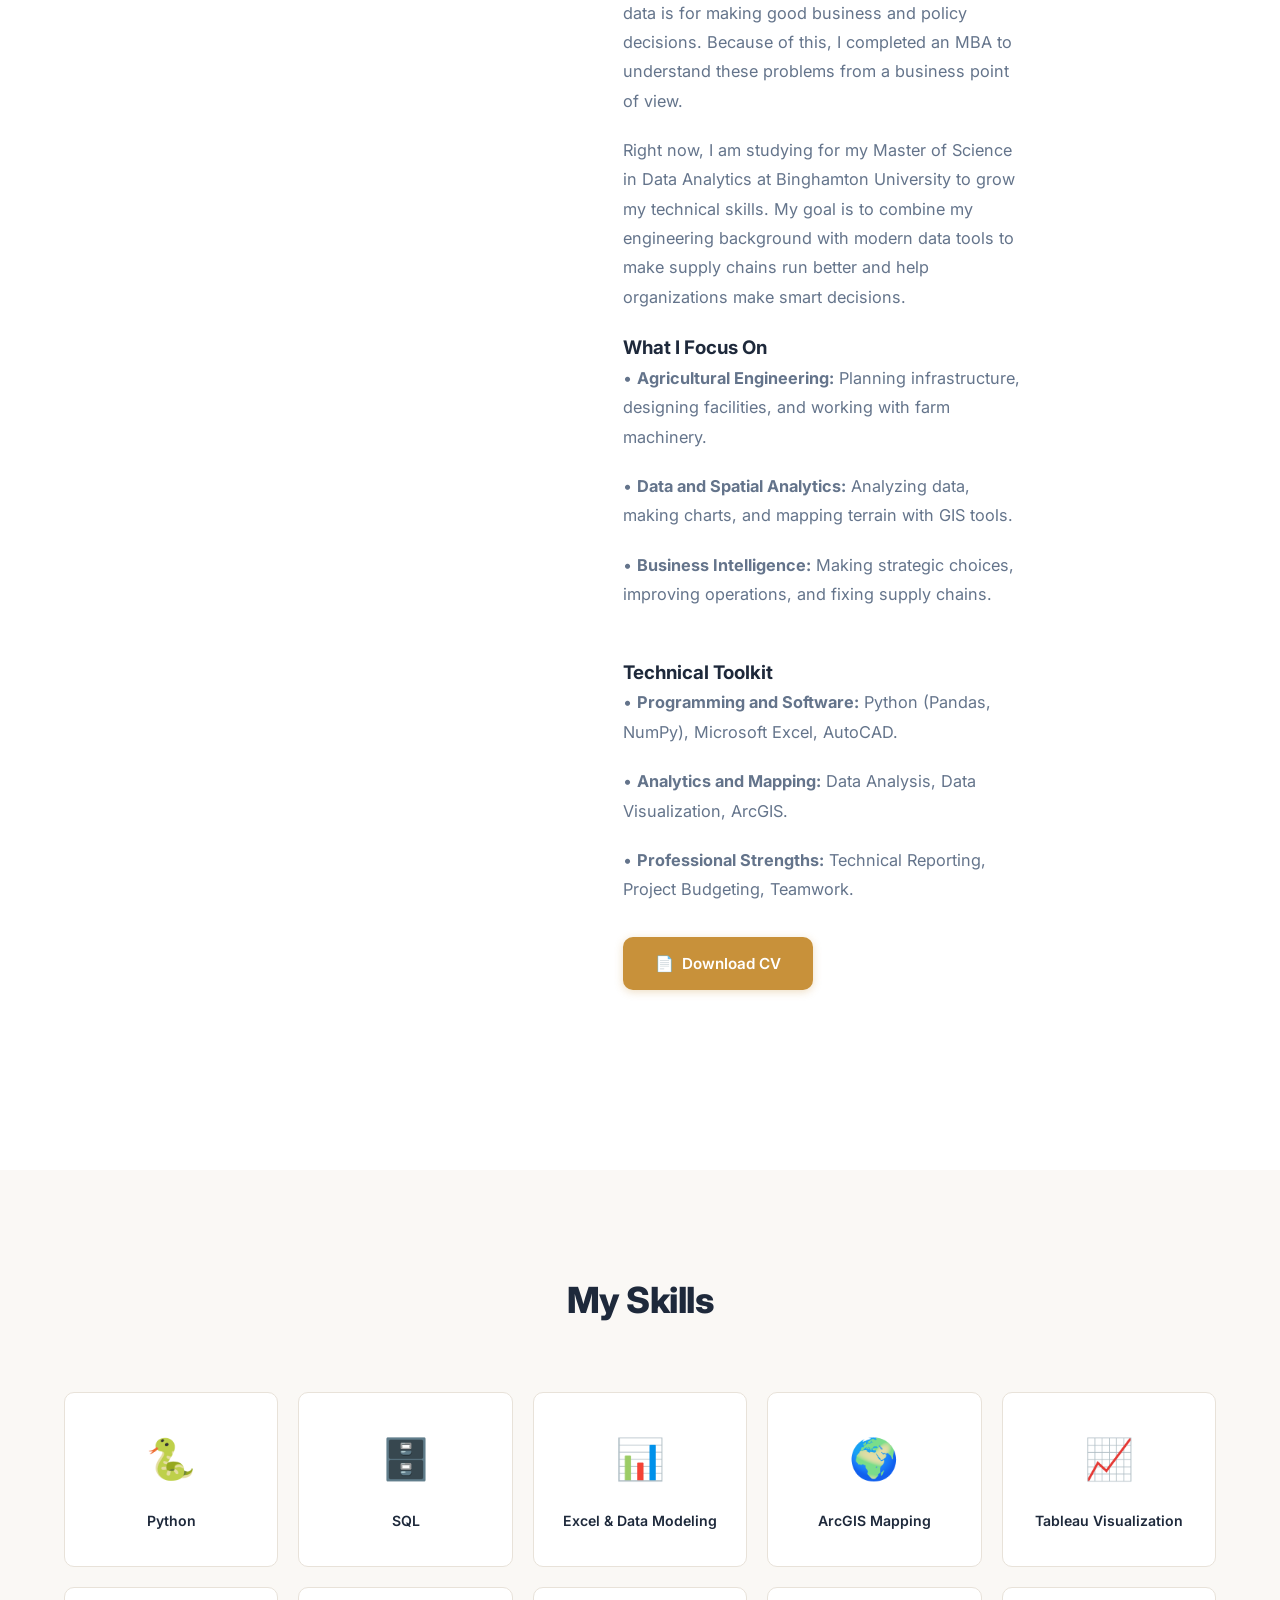
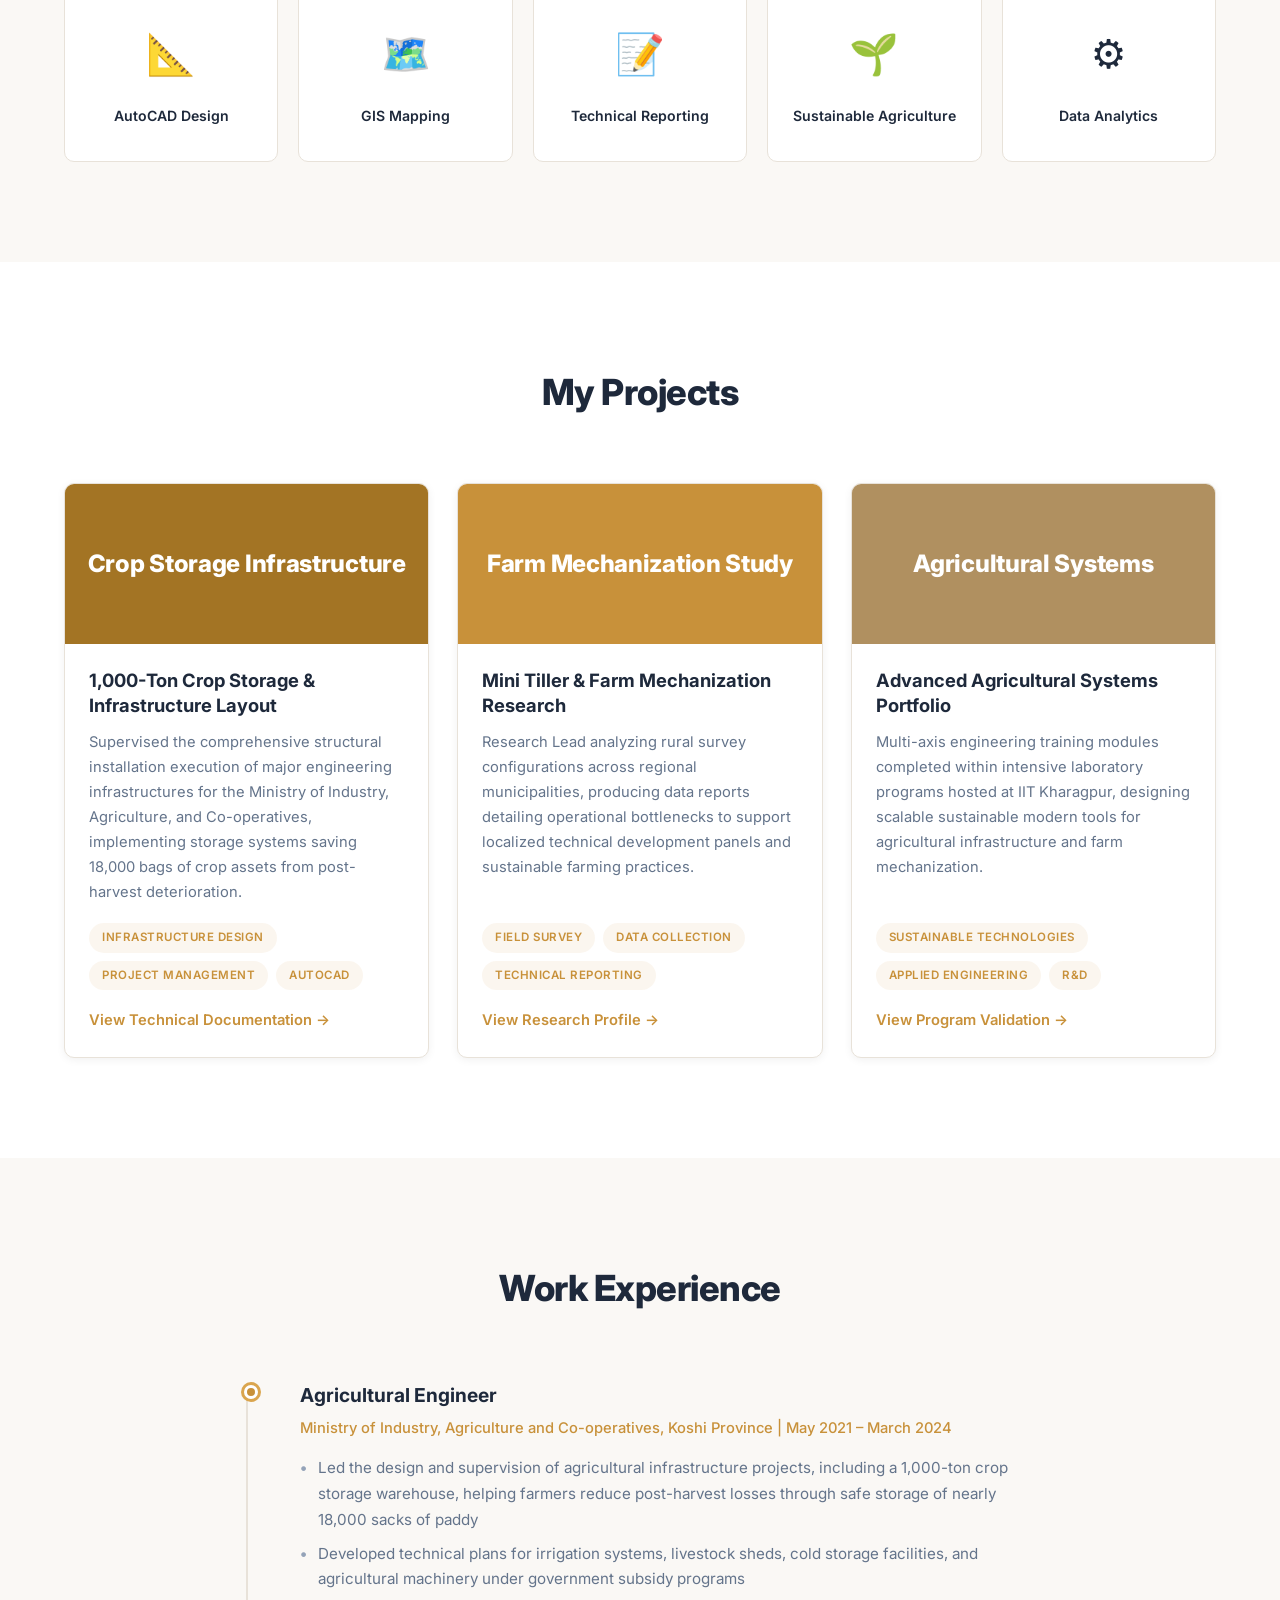
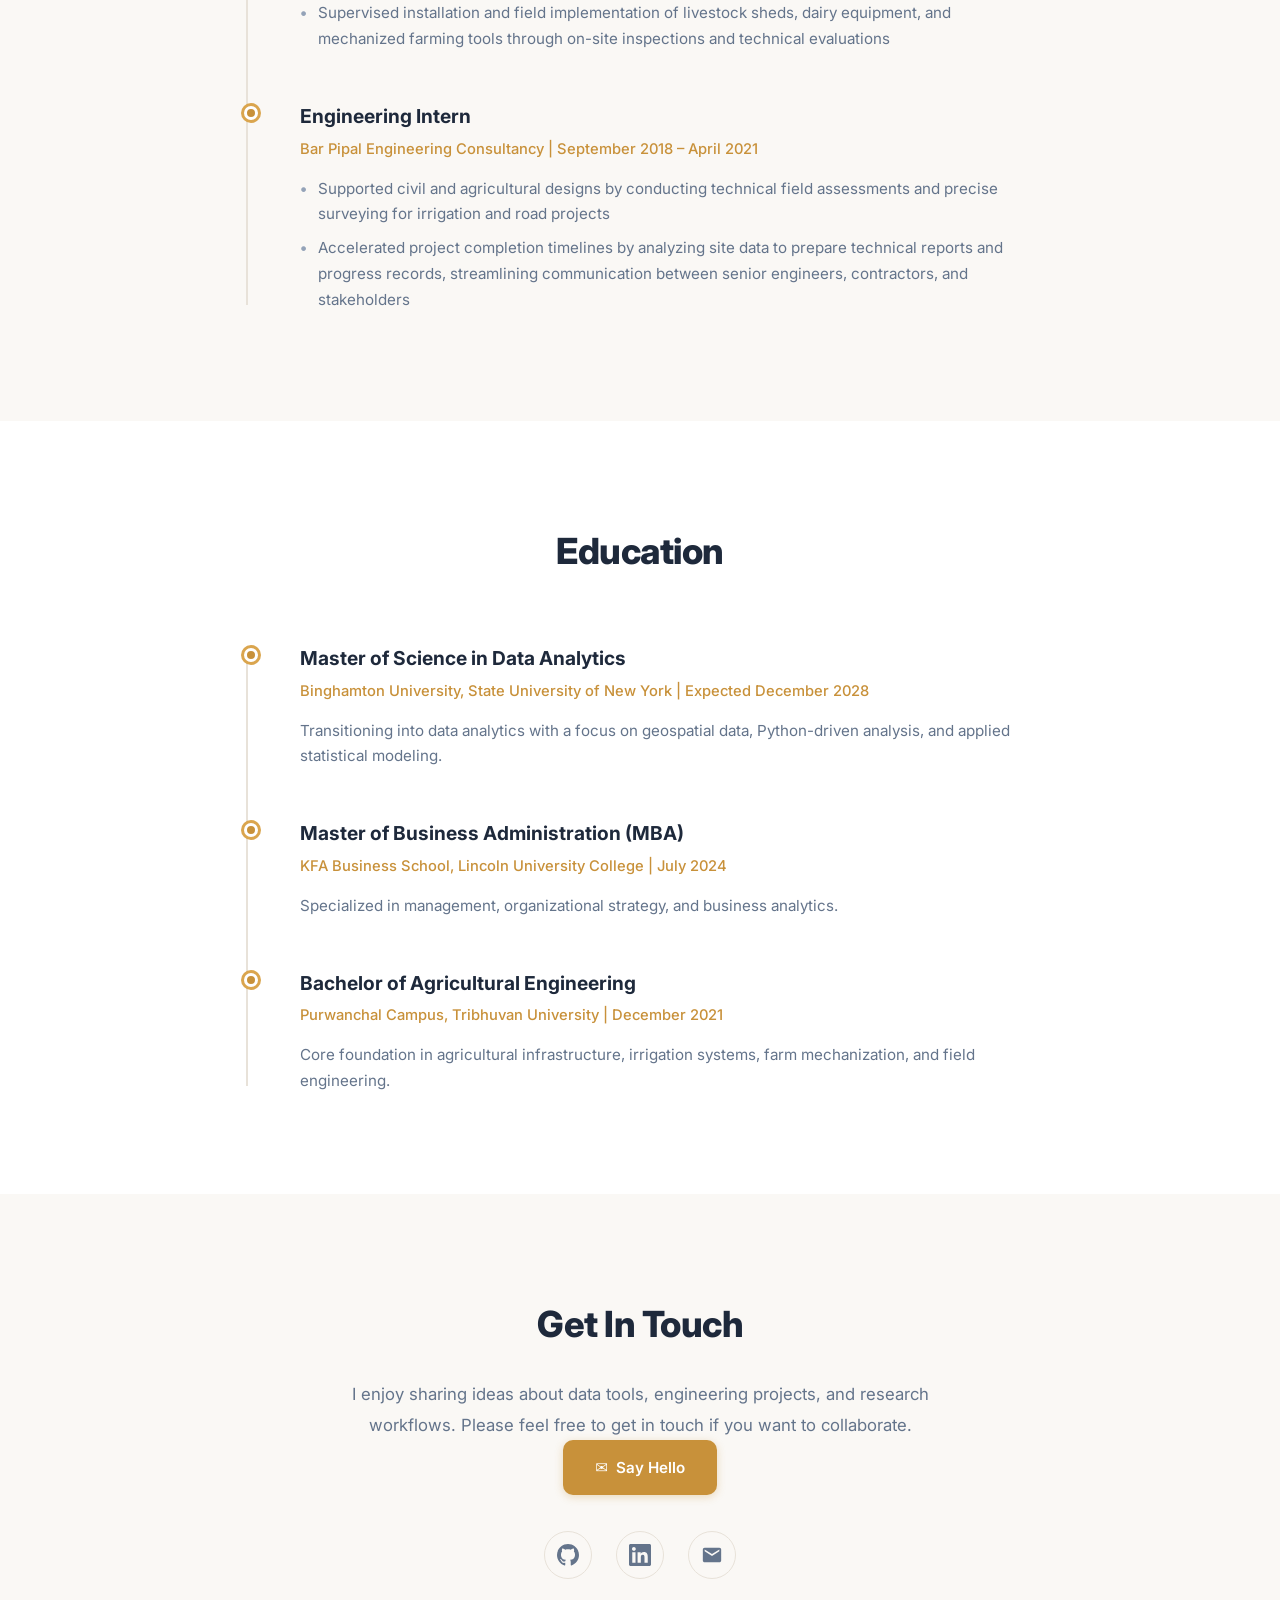
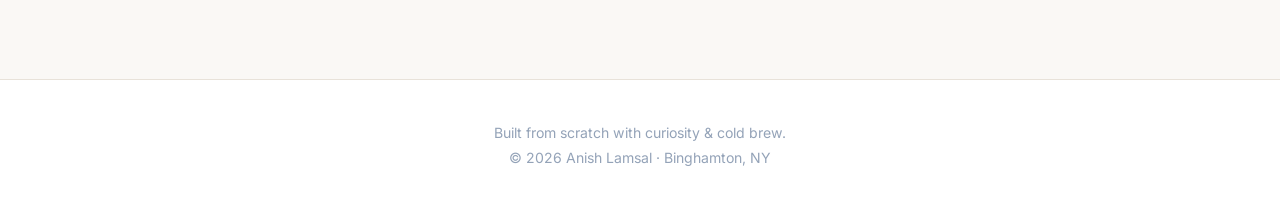
==== commit 8e84621a: "edited: index.html" ====
--- a/index.html
+++ b/index.html
@@ -1,7 +1,6 @@
 <!DOCTYPE html>
 <html lang="en" data-theme="light">
   <h1>Anish Lamsal</h1>
-<h2>Data Analyst & GIS Enthusiast</h2>
 <head>
   <meta charset="UTF-8">
   <meta name="viewport" content="width=device-width, initial-scale=1.0">
